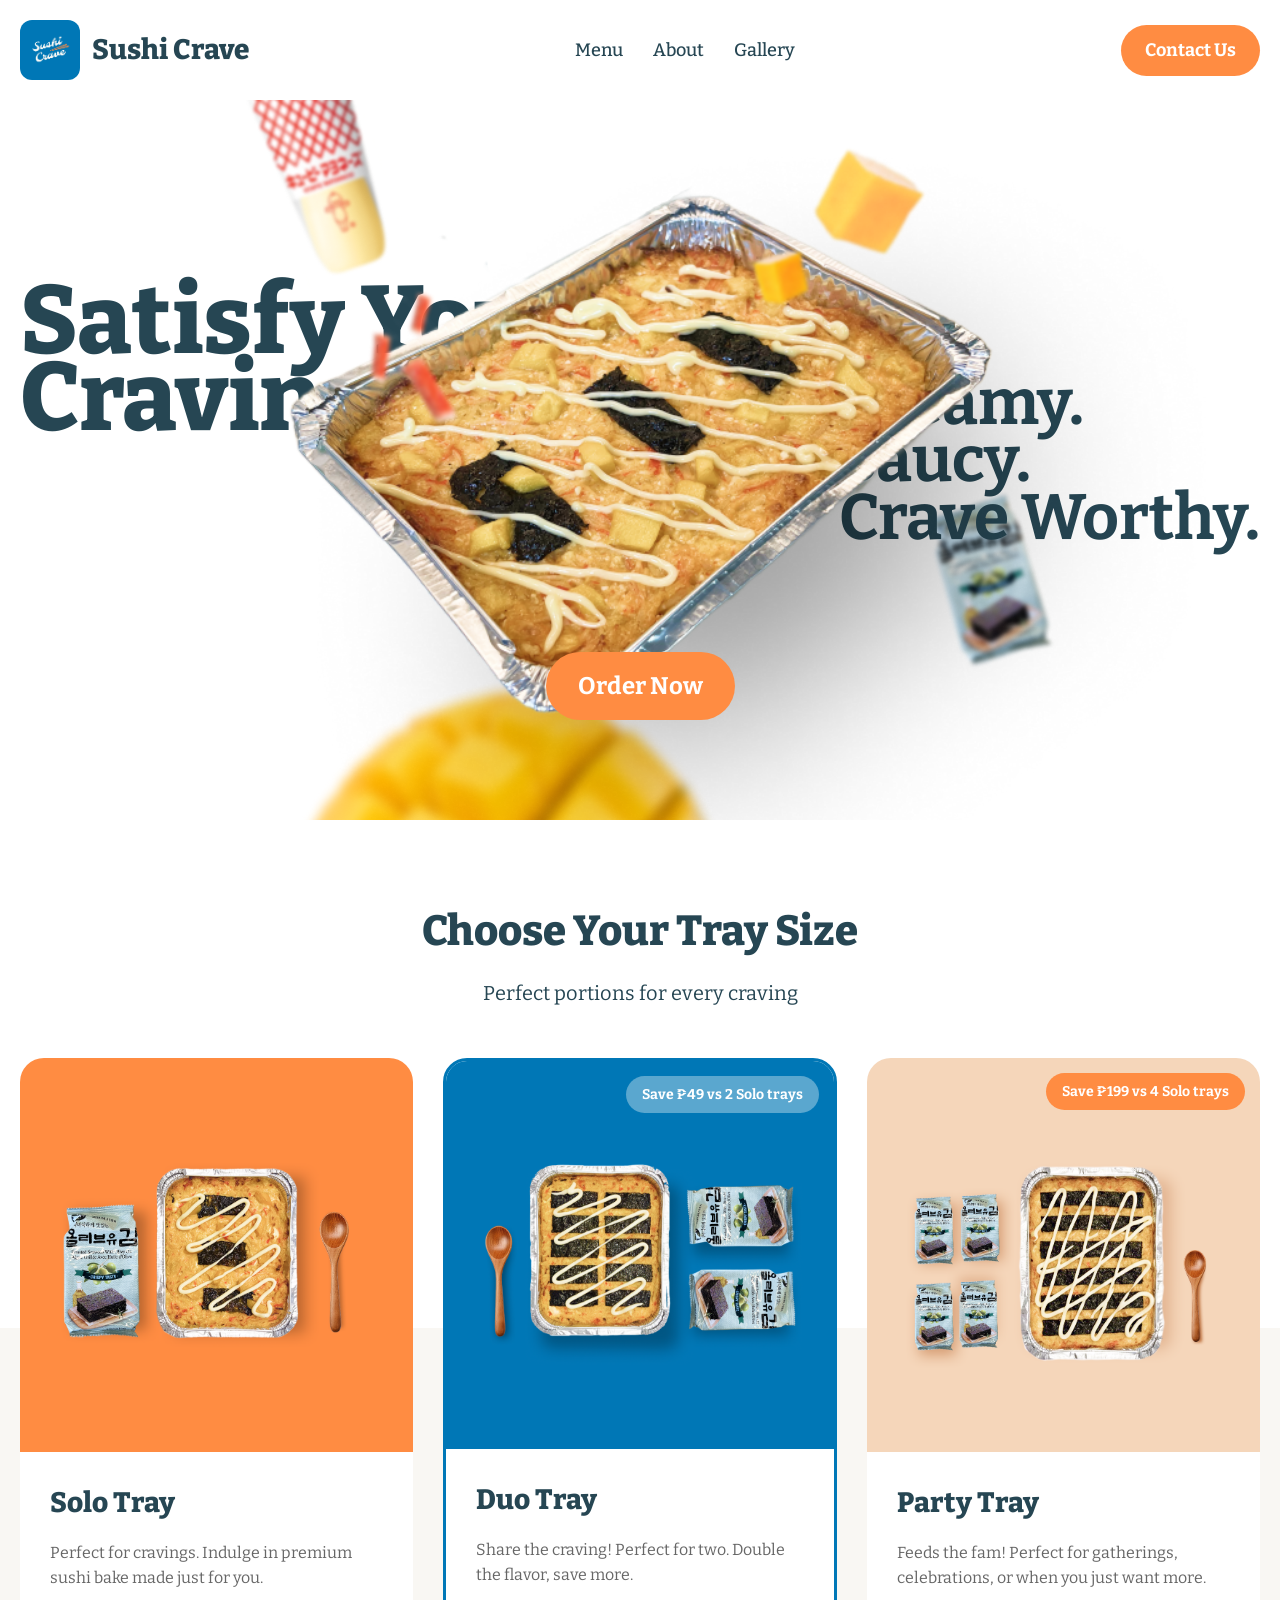
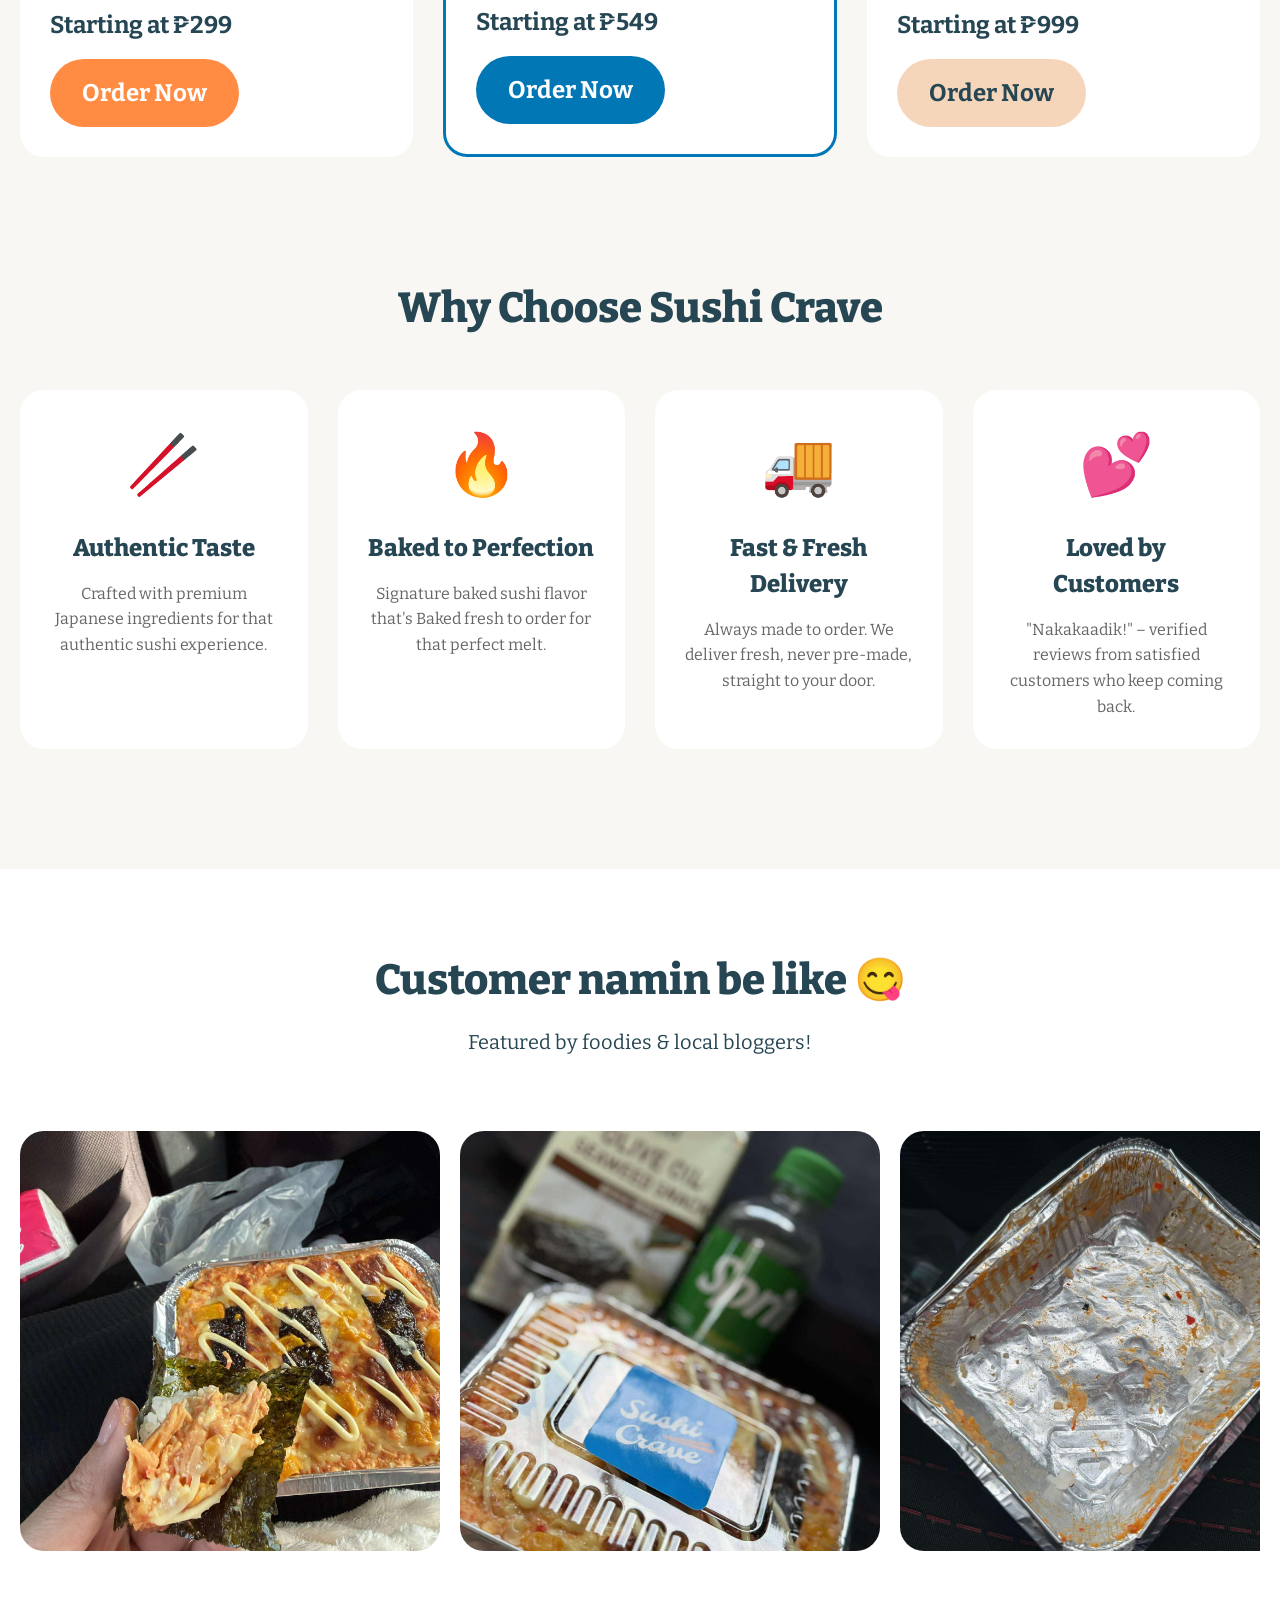
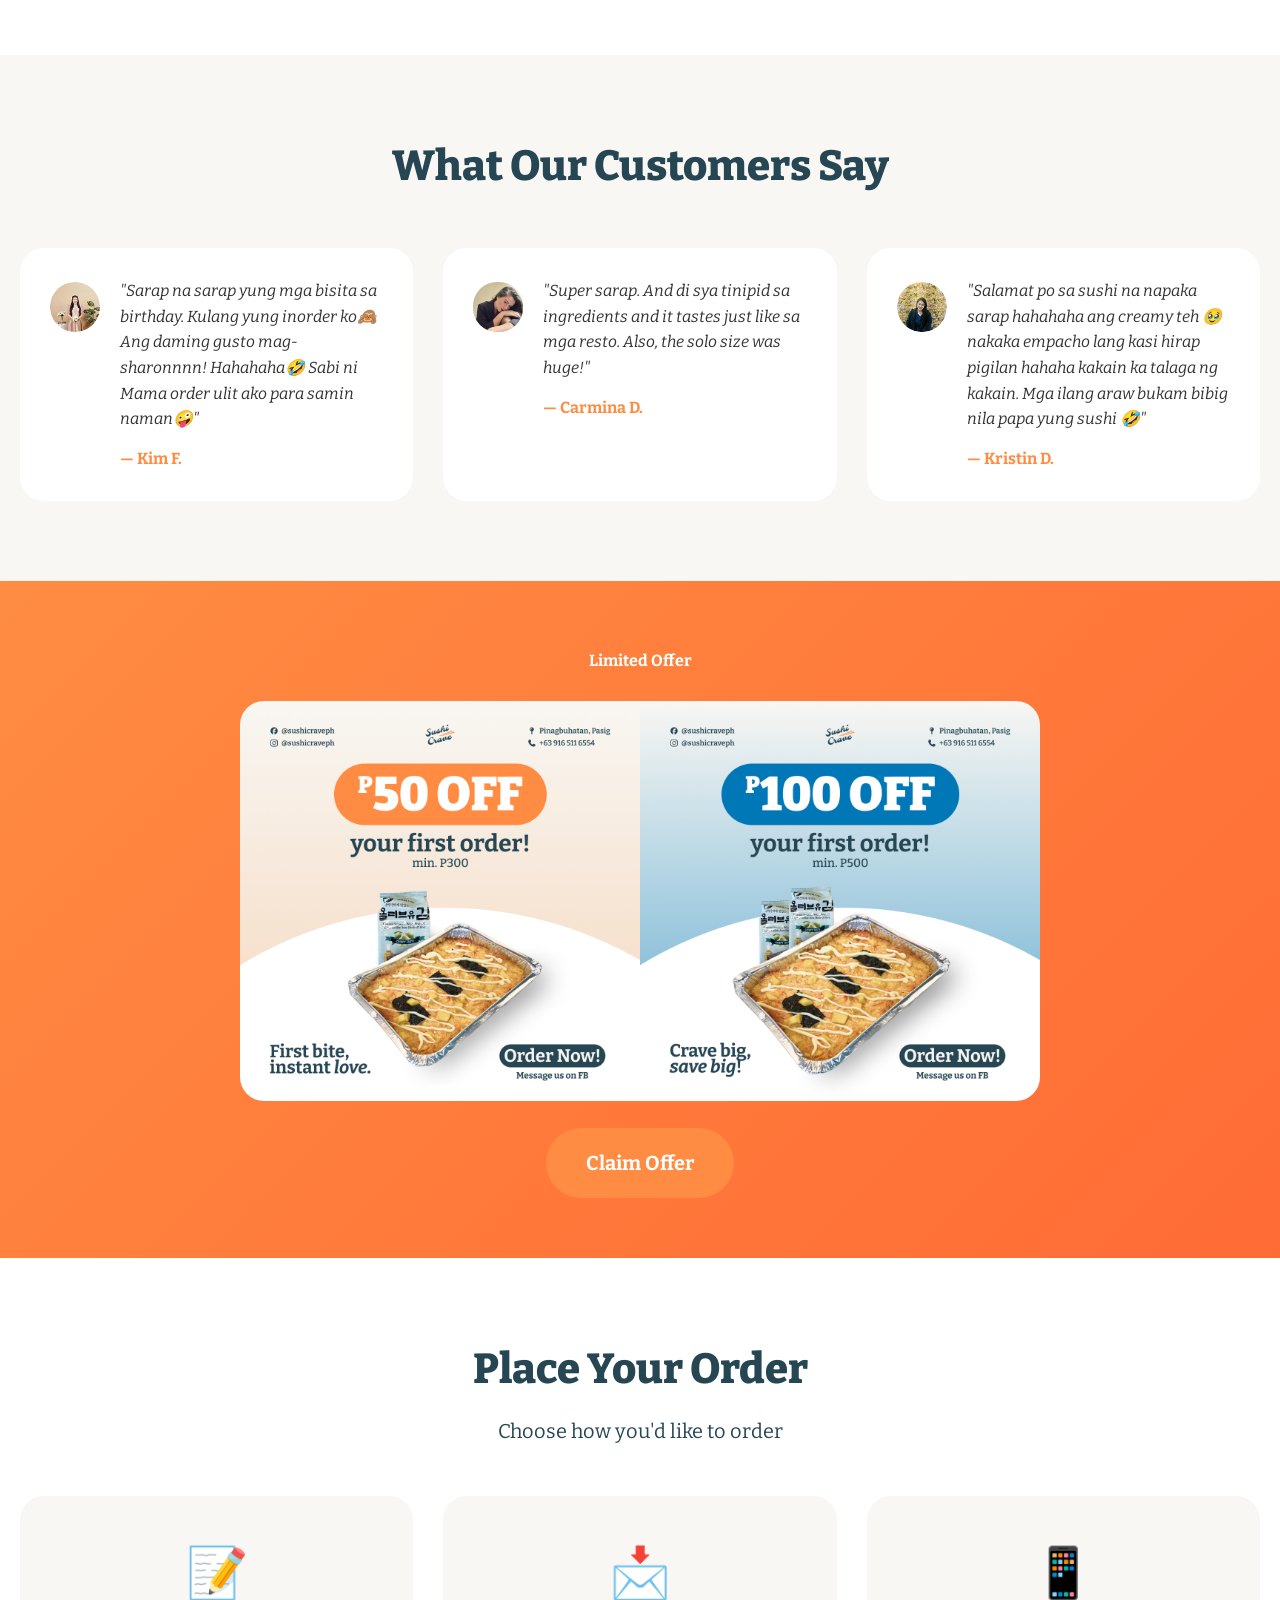
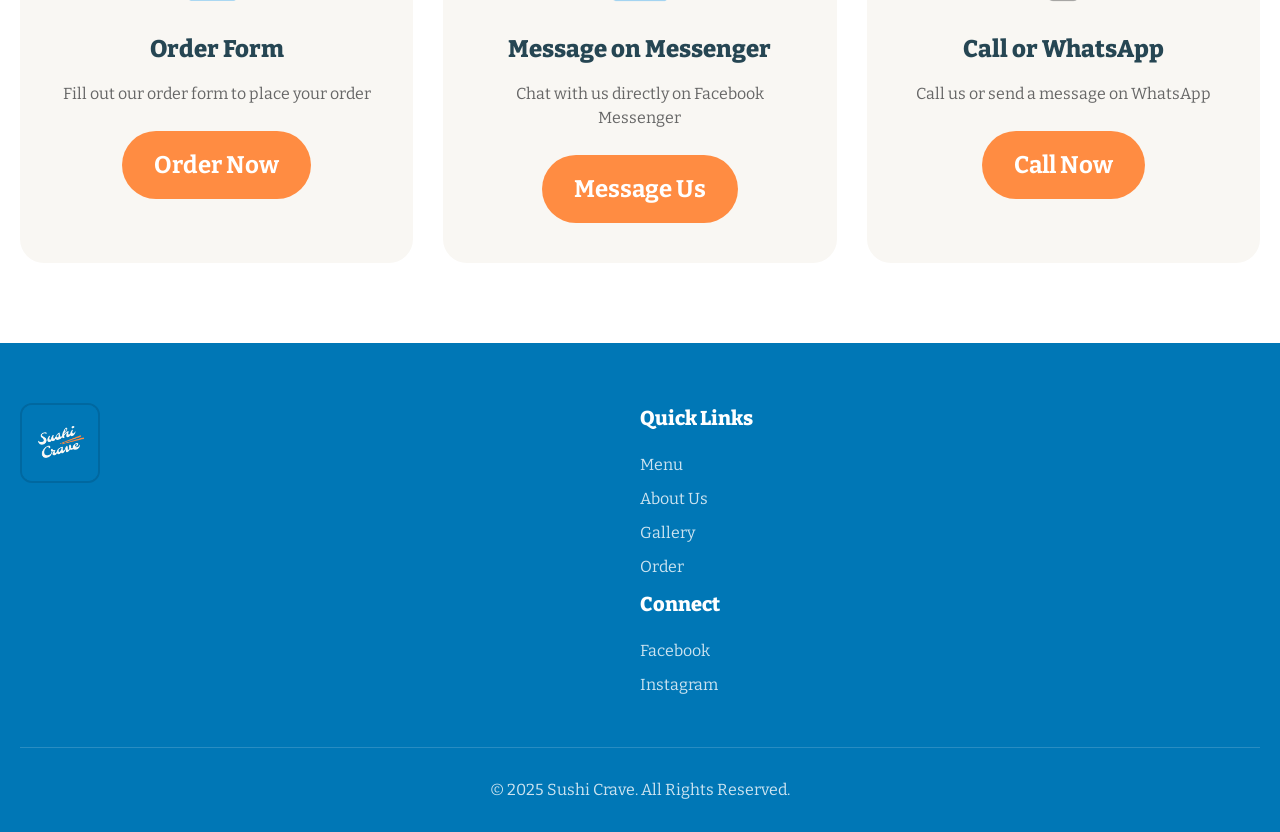
==== index.html @ 960be64f "Add admin dashboard and order page HTML files; update links in index.html" ====
<!DOCTYPE html>
<html lang="en">
    <head>
        <meta charset="UTF-8" />
        <meta name="viewport" content="width=device-width, initial-scale=1.0" />
        <title>Sushi Crave - Premium Sushi Bakes Freshly Made Daily</title>
        <meta
            name="description"
            content="Satisfy your cravings with premium sushi bakes. From solo bites to party trays — made with love, baked to perfection."
        />

        <!-- Open Graph meta tags -->
        <meta
            property="og:title"
            content="Sushi Crave - Premium Sushi Bakes Freshly Made Daily"
        />
        <meta
            property="og:description"
            content="Satisfy your cravings with premium sushi bakes. From solo bites to party trays — made with love, torched to perfection."
        />
        <meta property="og:type" content="website" />
        <meta property="og:url" content="https://sushicraveph.vercel.app/" />
        <meta
            property="og:image"
            content="https://sushicraveph.vercel.app/images/og.png"
        />
        <!-- You may need to adjust og:url and og:image to your actual domain and image path -->

        <link rel="stylesheet" href="style.css" />
        <link rel="preconnect" href="https://fonts.googleapis.com" />
        <link rel="preconnect" href="https://fonts.gstatic.com" crossorigin />
        <link
            href="https://fonts.googleapis.com/css2?family=Bitter:ital,wght@0,100..900;1,100..900&display=swap"
            rel="stylesheet"
        />
    </head>
    <body>
        <!-- Header/Navigation -->
        <header class="site-header">
            <nav class="main-nav">
                <div class="nav-container">
                    <div class="logo">
                        <h1>
                            <img
                                src="images/sushicrave-logo.png"
                                alt="Sushi Crave Logo"
                                height="60"
                            />
                            <span class="site-title">Sushi Crave</span>
                        </h1>
                    </div>
                    <ul class="nav-menu">
                        <li><a href="#menu">Menu</a></li>
                        <li><a href="#why-choose">About</a></li>
                        <li><a href="#gallery">Gallery</a></li>
                    </ul>
                    <a href="#order" class="button primary nav-cta"
                        >Contact Us</a
                    >
                </div>
            </nav>
        </header>

        <main>
            <!-- 1. Hero Section -->
            <section class="hero">
                <div class="tray"></div>
                <div class="hero-content">
                    <h1>
                        Satisfy Your<br />
                        Cravings
                    </h1>
                    <p>
                        Creamy. <br />Saucy. <br />
                        Crave Worthy.
                    </p>
                </div>
                <a
                    href="order.html"
                    class="button primary"
                    >Order Now</a
                >
            </section>

            <!-- 2. Menu Highlights / Tray Sizes -->
            <section id="menu" class="menu-section">
                <div class="section-container">
                    <h2 class="section-title">Choose Your Tray Size</h2>
                    <p class="section-subtitle">
                        Perfect portions for every craving
                    </p>
                    <div class="tray-cards">
                        <div class="tray-card">
                            <div class="tray-image solo-tray">
                                <img
                                    src="images/solo-tray.png"
                                    alt="Solo Tray"
                                />
                            </div>
                            <div class="tray-content">
                                <h3>Solo Tray</h3>
                                <p class="tray-description">
                                    Perfect for cravings. Indulge in premium
                                    sushi bake made just for you.
                                </p>
                                <div class="tray-price">Starting at ₱299</div>
                                <a
                                    href="order.html"
                                    class="button primary"
                                    >Order Now</a
                                >
                            </div>
                        </div>
                        <div class="tray-card featured">
                            <div class="savings-badge">
                                Save ₱49 vs 2 Solo trays
                            </div>
                            <div class="tray-image duo-tray">
                                <img src="images/duo-tray.png" alt="Duo Tray" />
                            </div>
                            <div class="tray-content">
                                <h3>Duo Tray</h3>
                                <p class="tray-description">
                                    Share the craving! Perfect for two. Double
                                    the flavor, save more.
                                </p>
                                <div class="tray-price">Starting at ₱549</div>
                                <a
                                    href="order.html"
                                    class="button blue"
                                    >Order Now</a
                                >
                            </div>
                        </div>
                        <div class="tray-card">
                            <div class="savings-badge">
                                Save ₱199 vs 4 Solo trays
                            </div>
                            <div class="tray-image party-tray">
                                <img
                                    src="images/party-tray.png"
                                    alt="Party Tray"
                                />
                            </div>
                            <div class="tray-content">
                                <h3>Party Tray</h3>
                                <p class="tray-description">
                                    Feeds the fam! Perfect for gatherings,
                                    celebrations, or when you just want more.
                                </p>
                                <div class="tray-price">Starting at ₱999</div>
                                <a
                                    href="order.html"
                                    class="button peach"
                                    >Order Now</a
                                >
                            </div>
                        </div>
                    </div>
                </div>
            </section>

            <!-- 3. Why Choose Sushi Crave -->
            <section id="why-choose" class="why-choose-section">
                <div class="section-container">
                    <h2 class="section-title">Why Choose Sushi Crave</h2>
                    <div class="features-grid">
                        <div class="feature-card">
                            <div class="feature-icon">🥢</div>
                            <h3>Authentic Taste</h3>
                            <p>
                                Crafted with premium Japanese ingredients for
                                that authentic sushi experience.
                            </p>
                        </div>
                        <div class="feature-card">
                            <div class="feature-icon">🔥</div>
                            <h3>Baked to Perfection</h3>
                            <p>
                                Signature baked sushi flavor that's Baked fresh
                                to order for that perfect melt.
                            </p>
                        </div>
                        <div class="feature-card">
                            <div class="feature-icon">🚚</div>
                            <h3>Fast & Fresh Delivery</h3>
                            <p>
                                Always made to order. We deliver fresh, never
                                pre-made, straight to your door.
                            </p>
                        </div>
                        <div class="feature-card">
                            <div class="feature-icon">💕</div>
                            <h3>Loved by Customers</h3>
                            <p>
                                "Nakakaadik!" – verified reviews from satisfied
                                customers who keep coming back.
                            </p>
                        </div>
                    </div>
                </div>
            </section>

            <!-- 4. Gallery Section -->
            <section id="gallery" class="gallery-section">
                <div class="section-container">
                    <h2 class="section-title">Customer namin be like 😋</h2>
                    <p class="section-subtitle">
                        Featured by foodies & local bloggers!
                    </p>
                    <div class="gallery-carousel-wrapper">
                        <div class="gallery-carousel" id="gallery-carousel">
                            <!-- Gallery items will be generated dynamically by JavaScript -->
                        </div>
                    </div>
                </div>
            </section>

            <!-- 5. Testimonials / Reviews -->
            <section class="testimonials-section">
                <div class="section-container">
                    <h2 class="section-title">What Our Customers Say</h2>
                    <div class="testimonials-slider">
                        <div class="testimonial-card">
                            <div class="testimonial-avatar">
                                <img
                                    src="images/testimonials/kim.png"
                                    alt="Kim F."
                                />
                            </div>
                            <div class="testimonial-content">
                                <p class="testimonial-text">
                                    "Sarap na sarap yung mga bisita sa birthday.
                                    Kulang yung inorder ko🙈 Ang daming gusto
                                    mag-sharonnnn! Hahahaha🤣 Sabi ni Mama order
                                    ulit ako para samin naman🤪"
                                </p>
                                <p class="testimonial-author">— Kim F.</p>
                            </div>
                        </div>
                        <div class="testimonial-card">
                            <div class="testimonial-avatar">
                                <img
                                    src="images/testimonials/carmina.jpg"
                                    alt="Carmina D."
                                />
                            </div>
                            <div class="testimonial-content">
                                <p class="testimonial-text">
                                    "Super sarap. And di sya tinipid sa
                                    ingredients and it tastes just like sa mga
                                    resto. Also, the solo size was huge!"
                                </p>
                                <p class="testimonial-author">— Carmina D.</p>
                            </div>
                        </div>
                        <div class="testimonial-card">
                            <div class="testimonial-avatar">
                                <img
                                    src="images/testimonials/kristin.png"
                                    alt="Kristin D."
                                />
                            </div>
                            <div class="testimonial-content">
                                <p class="testimonial-text">
                                    "Salamat po sa sushi na napaka sarap
                                    hahahaha ang creamy teh 🥹 nakaka empacho
                                    lang kasi hirap pigilan hahaha kakain ka
                                    talaga ng kakain. Mga ilang araw bukam bibig
                                    nila papa yung sushi 🤣"
                                </p>
                                <p class="testimonial-author">— Kristin D.</p>
                            </div>
                        </div>
                    </div>
                </div>
            </section>

            <!-- 6. Promo / Collaboration Banner -->
            <section class="promo-section">
                <div class="promo-banner">
                    <div class="promo-badge">Limited Offer</div>
                    <img src="images/promos/1.png" alt="Cheesecake" />
                    <a
                        href="https://docs.google.com/forms/d/e/1FAIpQLSez3HTp-FKJ5In-h87DllrPzI_GjIwTkzFEs4IrFqM2MFZn6g/viewform"
                        class="button primary large"
                        target="_blank"
                        >Claim Offer</a
                    >
                </div>
            </section>

            <!-- 7. Order / Contact Section -->
            <section id="order" class="order-section">
                <div class="section-container">
                    <h2 class="section-title">Place Your Order</h2>
                    <p class="section-subtitle">
                        Choose how you'd like to order
                    </p>
                    <div class="order-options">
                        <div class="order-card">
                            <div class="order-icon">📝</div>
                            <h3>Order Form</h3>
                            <p>Fill out our order form to place your order</p>
                            <a
                                href="order.html"
                                class="button primary"
                                >Order Now</a
                            >
                        </div>
                        <div class="order-card">
                            <div class="order-icon">📩</div>
                            <h3>Message on Messenger</h3>
                            <p>Chat with us directly on Facebook Messenger</p>
                            <a
                                href="https://m.me/61580680357358"
                                class="button primary"
                                target="_blank"
                                >Message Us</a
                            >
                        </div>
                        <div class="order-card">
                            <div class="order-icon">📱</div>
                            <h3>Call or WhatsApp</h3>
                            <p>Call us or send a message on WhatsApp</p>
                            <a href="tel:+639165116554" class="button primary"
                                >Call Now</a
                            >
                        </div>
                    </div>
                </div>
            </section>
        </main>

        <!-- 8. Footer -->
        <footer class="site-footer">
            <div class="footer-container">
                <div class="footer-content">
                    <div class="footer-brand">
                        <img
                            src="images/sushicrave-logo.png"
                            alt="Sushi Crave Logo"
                            height="120"
                        />
                    </div>
                    <div class="footer-links">
                        <div class="footer-column">
                            <h4>Quick Links</h4>
                            <ul>
                                <li><a href="#menu">Menu</a></li>
                                <li><a href="#why-choose">About Us</a></li>
                                <li><a href="#gallery">Gallery</a></li>
                                <li><a href="#order">Order</a></li>
                            </ul>
                        </div>
                        <div class="footer-column">
                            <h4>Connect</h4>
                            <ul>
                                <li>
                                    <a
                                        href="https://www.facebook.com/sushicraveph"
                                        target="_blank"
                                        >Facebook</a
                                    >
                                </li>
                                <li>
                                    <a
                                        href="https://www.instagram.com/sushicraveph"
                                        target="_blank"
                                        >Instagram</a
                                    >
                                </li>
                            </ul>
                        </div>
                    </div>
                </div>
                <div class="footer-bottom">
                    <p>&copy; 2025 Sushi Crave. All Rights Reserved.</p>
                </div>
            </div>
        </footer>

        <script>
            // Gallery images array - automatically includes all images from images/gallery folder
            const galleryImages = [
                "images/gallery/1.jpg",
                "images/gallery/2.jpg",
                "images/gallery/3.jpg",
                "images/gallery/4.jpg",
                "images/gallery/5.jpg",
                "images/gallery/6.jpeg",
                "images/gallery/7.jpg",
                "images/gallery/8.jpg",
            ];

            // Function to generate gallery items
            function generateGallery() {
                const carousel = document.getElementById("gallery-carousel");

                if (!carousel) return;

                // Clear existing content
                carousel.innerHTML = "";

                // Generate gallery items (original set)
                galleryImages.forEach((imagePath, index) => {
                    const galleryItem = document.createElement("div");
                    galleryItem.className = "gallery-item";

                    const placeholder = document.createElement("div");
                    placeholder.className = "gallery-placeholder";

                    const img = document.createElement("img");
                    img.src = imagePath;
                    img.alt = `Gallery ${index + 1}`;
                    img.style.objectFit = "cover";
                    img.style.width = "100%";
                    img.style.height = "100%";

                    placeholder.appendChild(img);
                    galleryItem.appendChild(placeholder);
                    carousel.appendChild(galleryItem);
                });

                // Generate duplicate items for seamless loop
                galleryImages.forEach((imagePath, index) => {
                    const galleryItem = document.createElement("div");
                    galleryItem.className = "gallery-item";

                    const placeholder = document.createElement("div");
                    placeholder.className = "gallery-placeholder";

                    const img = document.createElement("img");
                    img.src = imagePath;
                    img.alt = `Gallery ${index + 1}`;
                    img.style.objectFit = "cover";
                    img.style.width = "100%";
                    img.style.height = "100%";

                    placeholder.appendChild(img);
                    galleryItem.appendChild(placeholder);
                    carousel.appendChild(galleryItem);
                });
            }

            // Generate gallery when DOM is loaded
            if (document.readyState === "loading") {
                document.addEventListener("DOMContentLoaded", generateGallery);
            } else {
                generateGallery();
            }

            // Parallax effect for mobile devices
            function initParallax() {
                const tray = document.querySelector(".hero .tray");
                const hero = document.querySelector(".hero");
                if (!tray || !hero) return;

                // Check if we're on mobile phone only (not tablet or desktop)
                // Using 640px breakpoint to exclude tablets (typically 768px+)
                const isMobile = window.innerWidth <= 640;

                if (isMobile) {
                    let ticking = false;
                    let lastScrollY = window.scrollY;

                    function updateParallax() {
                        const scrollY = window.scrollY;
                        const heroRect = hero.getBoundingClientRect();
                        const heroHeight = hero.offsetHeight;

                        // Calculate how much of the hero section is visible
                        // When hero is at top of viewport, scrollProgress = 0
                        // When hero is scrolled past, scrollProgress = 1
                        const heroTop = heroRect.top;
                        const scrollProgress = Math.max(
                            -100,
                            Math.min(1, -heroTop / heroHeight)
                        );

                        // Parallax effect: background moves slower than scroll
                        // Multiplier of 0.5 means background moves at half the scroll speed
                        // Negative because we want it to move opposite to scroll direction
                        const parallaxSpeed = 0.6; // Adjust this for more/less movement (0.3-0.8 range)
                        const initialOffset = -100; // Initial position offset
                        const parallaxOffset =
                            initialOffset + scrollY * parallaxSpeed;

                        // Apply parallax - background moves down as user scrolls down
                        tray.style.backgroundPosition = `center ${parallaxOffset}px`;

                        lastScrollY = scrollY;
                        ticking = false;
                    }

                    function requestTick() {
                        if (!ticking) {
                            requestAnimationFrame(updateParallax);
                            ticking = true;
                        }
                    }

                    // Listen to scroll events
                    window.addEventListener("scroll", requestTick, {
                        passive: true,
                    });

                    // Initial call
                    updateParallax();
                }
            }

            // Initialize parallax
            if (document.readyState === "loading") {
                document.addEventListener("DOMContentLoaded", initParallax);
            } else {
                initParallax();
            }

            // Re-initialize on resize to handle orientation changes
            let resizeTimer;
            window.addEventListener("resize", function () {
                clearTimeout(resizeTimer);
                resizeTimer = setTimeout(function () {
                    const tray = document.querySelector(".hero .tray");
                    if (tray && window.innerWidth > 640) {
                        // Reset styles for tablet/desktop
                        tray.style.backgroundPosition = "";
                        tray.style.transform = "";
                    } else {
                        // Re-initialize for mobile
                        initParallax();
                    }
                }, 250);
            });
        </script>
    </body>
</html>
---- style.css ----
* {
    margin: 0;
    padding: 0;
    box-sizing: border-box;
}

body {
    font-family: "Bitter", sans-serif;
    font-size: 16px;
    line-height: 1.5;
    color: #264653;
    background: #ffffff;
}

article:first-child {
    background: radial-gradient(
        circle,
        rgba(255, 255, 255, 1) 0%,
        rgba(252, 243, 235, 1) 36%,
        rgba(250, 233, 218, 1) 88%,
        rgba(245, 214, 186, 1) 100%
    );
}

#why-choose .section-container {
    padding-top: 40px;
    padding-bottom: 120px;
}

.section-container,
.hero {
    max-width: 1440px;
    margin: 0 auto;
    padding: 0 20px;
}

.hero {
    height: 720px;
    background: url("images/blurred-ingredients.png") no-repeat center center;
    background-size: cover;
    position: relative;

    display: flex;
    align-items: center;
    justify-content: center;
}

.hero-content {
    display: flex;
    align-items: center;
    justify-content: space-between;
    height: 100%;
    width: 100%;
}

.hero h1 {
    font-size: 96px;
    line-height: 80%;
    margin-top: -200px;
    font-weight: 800;
}

.hero p {
    font-size: 64px;
    line-height: 0.9;
    font-weight: 700;
}

.hero .tray {
    background: url("images/tray.png") no-repeat center top;
    position: absolute;
    top: 0;
    left: 0;
    width: 100%;
    height: 100%;
    background-size: cover;
    background-attachment: fixed;
}

/* Disable fixed attachment on mobile for better compatibility */
@media (max-width: 768px) {
    .hero .tray {
        background-attachment: scroll;
    }
}

.tray-sizes {
    height: 720px;
    background: white;
    padding-top: 100px;
    padding-bottom: 100px;
}

.tray-sizes h2 {
    font-size: 48px;
    font-weight: 800;
    text-align: center;
}

.hero .button {
    position: absolute;
    bottom: 100px;
}

.button {
    padding: 16px 32px;
    border-radius: 9999px;
    font-size: 24px;
    font-weight: 700;
    text-decoration: none;
    color: white;
    background: #264653;
    border: none;
    cursor: pointer;
    display: inline-block;
}

.button.blue {
    background: #0277b6;
}

.button.peach {
    background-color: #f5d6ba;
    color: #264653;
}

.button.primary {
    background: #ff8c42;
}

.button.secondary {
    background: transparent;
    border: 2px solid #ff8c42;
    color: #ff8c42;
}

.button.large {
    padding: 20px 40px;
    font-size: 20px;
}

/* Header Styles */
.site-header {
    background: #ffffff;
    position: sticky;
    top: 0;
    z-index: 1000;
}

.site-title {
    display: block;
}

.main-nav {
    max-width: 1440px;
    margin: 0 auto;
    padding: 0 20px;
}

.nav-container {
    display: flex;
    align-items: center;
    justify-content: space-between;
    padding: 20px 0;
}

.logo h1 {
    font-size: 28px;
    color: #264653;
    margin: 0;
    font-weight: 800;
    display: flex;
    align-items: center;
    gap: 12px;
}

.logo img {
    border-radius: 12px;
}

.nav-menu {
    display: flex;
    list-style: none;
    gap: 30px;
    align-items: center;
    font-size: 18px;
}

.nav-menu a {
    text-decoration: none;
    color: #264653;
    font-weight: 500;
    transition: color 0.3s;
}

.nav-menu a:hover {
    color: #ff8c42;
}

.nav-cta {
    padding: 12px 24px;
    font-size: 18px;
}

/* Hero Section */
.hero-section {
    position: relative;
    height: 600px;
    background: url("images/tray.png") no-repeat center center;
    background-size: cover;
    display: flex;
    align-items: center;
    justify-content: center;
    text-align: center;
    color: white;
}

.hero-overlay {
    position: absolute;
    top: 0;
    left: 0;
    right: 0;
    bottom: 0;
    background: linear-gradient(
        to bottom,
        rgba(0, 0, 0, 0.4),
        rgba(0, 0, 0, 0.6)
    );
}

.hero-section .hero-content {
    position: relative;
    z-index: 1;
    max-width: 800px;
    padding: 0 20px;
}

.hero-title {
    font-size: 48px;
    font-weight: 800;
    margin-bottom: 20px;
    line-height: 1.2;
}

.hero-subtitle {
    font-size: 24px;
    margin-bottom: 40px;
    font-weight: 400;
}

.hero-cta {
    display: flex;
    gap: 20px;
    justify-content: center;
    flex-wrap: wrap;
}

/* Section Container */
.section-container {
    max-width: 1440px;
    margin: 0 auto;
    padding: 80px 20px;
}

.section-title {
    font-size: 42px;
    font-weight: 800;
    text-align: center;
    margin-bottom: 15px;
    color: #264653;
}

.section-subtitle {
    font-size: 20px;
    text-align: center;
    color: #264653;
    margin-bottom: 50px;
}

/* Menu Section */
.menu-section {
    background: #ffffff;
    position: relative;
}

section#menu::after {
    content: "";
    height: 50%;
    position: absolute;
    bottom: 0;
    background-color: #f9f7f3;
    width: 100%;
    z-index: 0;
}

.tray-cards {
    display: grid;
    grid-template-columns: repeat(auto-fit, minmax(300px, 1fr));
    gap: 30px;
    margin-top: 50px;
}

.tray-card {
    background: #ffffff;
    border-radius: 24px;
    overflow: hidden;
    transition: transform 0.3s, box-shadow 0.3s;
    position: relative;
    z-index: 1;
}

.tray-image img {
    width: 100%;
    height: 100%;
    object-fit: cover;
}

.tray-card:hover {
    transform: translateY(-5px);
    box-shadow: 0 8px 30px rgba(0, 0, 0, 0.15);
}

.tray-card.featured {
    border: 3px solid #0077b6;
}

.tray-card:nth-child(2) .savings-badge {
    background: #5aa7cf;
}

.savings-badge {
    position: absolute;
    top: 15px;
    right: 15px;
    background: #ff8c42;
    color: white;
    padding: 8px 16px;
    border-radius: 24px;
    font-size: 14px;
    font-weight: 700;
    z-index: 1;
}

.tray-image {
    background: linear-gradient(135deg, #ff8c42 0%, #ff6b35 100%);
    display: flex;
    align-items: center;
    justify-content: center;
    font-size: 80px;
}

.tray-content {
    padding: 30px;
    display: flex;
    flex-direction: column;
    align-items: start;
    gap: 16px;
}

.tray-content h3 {
    font-size: 28px;
    color: #264653;
    font-weight: 800;
}

.tray-description {
    font-size: 16px;
    color: #666;
    line-height: 1.6;
}

.tray-price {
    font-size: 24px;
    font-weight: 700;
}

/* Why Choose Section */
.why-choose-section {
    background: #f9f7f3;
}

.features-grid {
    display: grid;
    grid-template-columns: repeat(auto-fit, minmax(250px, 1fr));
    gap: 30px;
    margin-top: 50px;
}

.feature-card {
    text-align: center;
    padding: 30px;
    background: white;
    border-radius: 24px;
}

.feature-icon {
    font-size: 60px;
    margin-bottom: 20px;
}

.feature-card h3 {
    font-size: 24px;
    margin-bottom: 15px;
    color: #264653;
    font-weight: 800;
}

.feature-card p {
    font-size: 16px;
    color: #666;
    line-height: 1.6;
}

/* Gallery Section */
.gallery-carousel-wrapper {
    overflow: hidden;
    width: 100%;
    margin-top: 50px;
    position: relative;

    padding: 24px 0;
}

.gallery-carousel {
    display: flex;
    gap: 20px;
    animation: scroll 30s linear infinite;
    width: fit-content;
}

@keyframes scroll {
    0% {
        transform: translateX(0);
    }
    100% {
        transform: translateX(-50%);
    }
}

.gallery-item {
    flex-shrink: 0;
    width: 420px;
    border-radius: 24px;
    overflow: hidden;
    background: white;
}

.gallery-placeholder {
    height: 420px;
    background: linear-gradient(135deg, #ff8c42 0%, #ff6b35 100%);
    display: flex;
    align-items: center;
    justify-content: center;
    font-size: 60px;
}

.gallery-caption {
    padding: 15px;
    text-align: center;
    background: white;
    font-weight: 500;
    color: #264653;
    font-size: 14px;
}

/* Pause animation on hover */
.gallery-carousel-wrapper:hover .gallery-carousel {
    animation-play-state: paused;
}

/* Testimonials Section */
.testimonials-section {
    background: #f9f7f3;
}

.testimonials-slider {
    display: grid;
    grid-template-columns: repeat(auto-fit, minmax(300px, 1fr));
    gap: 30px;
    margin-top: 50px;
}

.testimonial-card {
    background: white;
    padding: 30px;
    border-radius: 24px;
    display: flex;
    gap: 20px;
}

.testimonial-avatar {
    font-size: 50px;
    flex-shrink: 0;
}
.testimonial-avatar img {
    border-radius: 24px;
    object-fit: cover;
    width: 50px;
    height: auto;
}

.testimonial-content {
    flex: 1;
}

.testimonial-text {
    font-size: 16px;
    color: #333;
    margin-bottom: 15px;
    line-height: 1.6;
    font-style: italic;
}

.testimonial-author {
    font-weight: 700;
    color: #ff8c42;
}

/* Promo Section */
.promo-section {
    background: linear-gradient(135deg, #ff8c42 0%, #ff6b35 100%);
    padding: 60px 20px;
}

.promo-banner {
    max-width: 800px;
    margin: 0 auto;
    text-align: center;
    color: white;
    position: relative;
}

.promo-banner img {
    border-radius: 24px;
    margin-bottom: 20px;
    width: 100%;
    height: auto;
}

.promo-badge {
    display: inline-block;
    padding: 8px 20px;
    border-radius: 24px;
    font-size: 16px;
    font-weight: 700;
    margin-bottom: 20px;
}

.promo-title {
    font-size: 36px;
    font-weight: 800;
    margin-bottom: 15px;
}

.promo-description {
    font-size: 18px;
    margin-bottom: 30px;
    opacity: 0.95;
}

/* Order Section */
.order-section {
    background: #ffffff;
}

.order-options {
    display: grid;
    grid-template-columns: repeat(auto-fit, minmax(280px, 1fr));
    gap: 30px;
    margin-top: 50px;
}

.order-card {
    background: #f9f7f3;
    padding: 40px 30px;
    border-radius: 24px;
    text-align: center;
}

.order-icon {
    font-size: 50px;
    margin-bottom: 20px;
}

.order-card h3 {
    font-size: 24px;
    margin-bottom: 15px;
    color: #264653;
    font-weight: 800;
}

.order-card p {
    font-size: 16px;
    color: #666;
    margin-bottom: 25px;
}

.order-links {
    display: flex;
    gap: 10px;
    justify-content: center;
    flex-wrap: wrap;
}

.order-form-container {
    max-width: 600px;
    margin: 60px auto 0;
    background: #f8f9fa;
    padding: 40px;
    border-radius: 24px;
}

.order-form-container h3 {
    font-size: 28px;
    margin-bottom: 30px;
    text-align: center;
    color: #264653;
    font-weight: 800;
}

.form-group {
    margin-bottom: 25px;
}

.form-group label {
    display: block;
    margin-bottom: 8px;
    font-weight: 600;
    color: #264653;
}

.form-group input,
.form-group textarea {
    width: 100%;
    padding: 12px 16px;
    border: 2px solid #e0e0e0;
    border-radius: 24px;
    font-size: 16px;
    font-family: "Bitter", sans-serif;
    transition: border-color 0.3s;
}

.form-group input:focus,
.form-group textarea:focus {
    outline: none;
    border-color: #ff8c42;
}

.form-group textarea {
    resize: vertical;
}

.order-form .button {
    width: 100%;
    margin-top: 10px;
}

/* Footer */
.site-footer {
    background: #0077b6;
    color: white;
    padding: 60px 20px 30px;
}

.footer-container {
    max-width: 1440px;
    margin: 0 auto;
}

.footer-content {
    display: grid;
    grid-template-columns: 2fr 1fr 1fr;
    gap: 50px;
    margin-bottom: 40px;
}

.footer-brand img {
    height: 80px;
    border-radius: 12px;
    border: 2px solid #0068a0;
}

.footer-tagline {
    font-size: 18px;
    opacity: 0.9;
    font-style: italic;
}

.footer-column h4 {
    font-size: 20px;
    margin-bottom: 20px;
    font-weight: 800;
}

.footer-column ul {
    list-style: none;
}

.footer-column ul li {
    margin-bottom: 10px;
}

.footer-column a {
    color: white;
    text-decoration: none;
    opacity: 0.8;
    transition: opacity 0.3s;
}

.footer-column a:hover {
    opacity: 1;
}

.footer-bottom {
    text-align: center;
    padding-top: 30px;
    border-top: 1px solid rgba(255, 255, 255, 0.2);
    opacity: 0.8;
}

/* Responsive Design */
@media (max-width: 768px) {
    .hero p {
        font-size: 32px;
        margin-top: 150px;
    }
    .hero h1 {
        margin-top: -600px;
        font-size: 48px;
    }
    .site-title {
        display: none;
    }

    .nav-menu {
        display: none;
    }

    .hero-title {
        font-size: 32px;
    }

    .hero-subtitle {
        font-size: 18px;
    }

    .section-title {
        font-size: 32px;
    }

    .tray-cards {
        grid-template-columns: 1fr;
    }

    .features-grid {
        grid-template-columns: 1fr;
    }

    .gallery-item {
        width: 250px;
    }

    .gallery-placeholder {
        height: 250px;
    }

    .testimonials-slider {
        grid-template-columns: 1fr;
    }

    .order-options {
        grid-template-columns: 1fr;
    }

    .footer-content {
        grid-template-columns: 1fr;
        gap: 30px;
    }

    .hero-cta {
        flex-direction: column;
    }

    .hero-cta .button {
        width: 100%;
    }
}
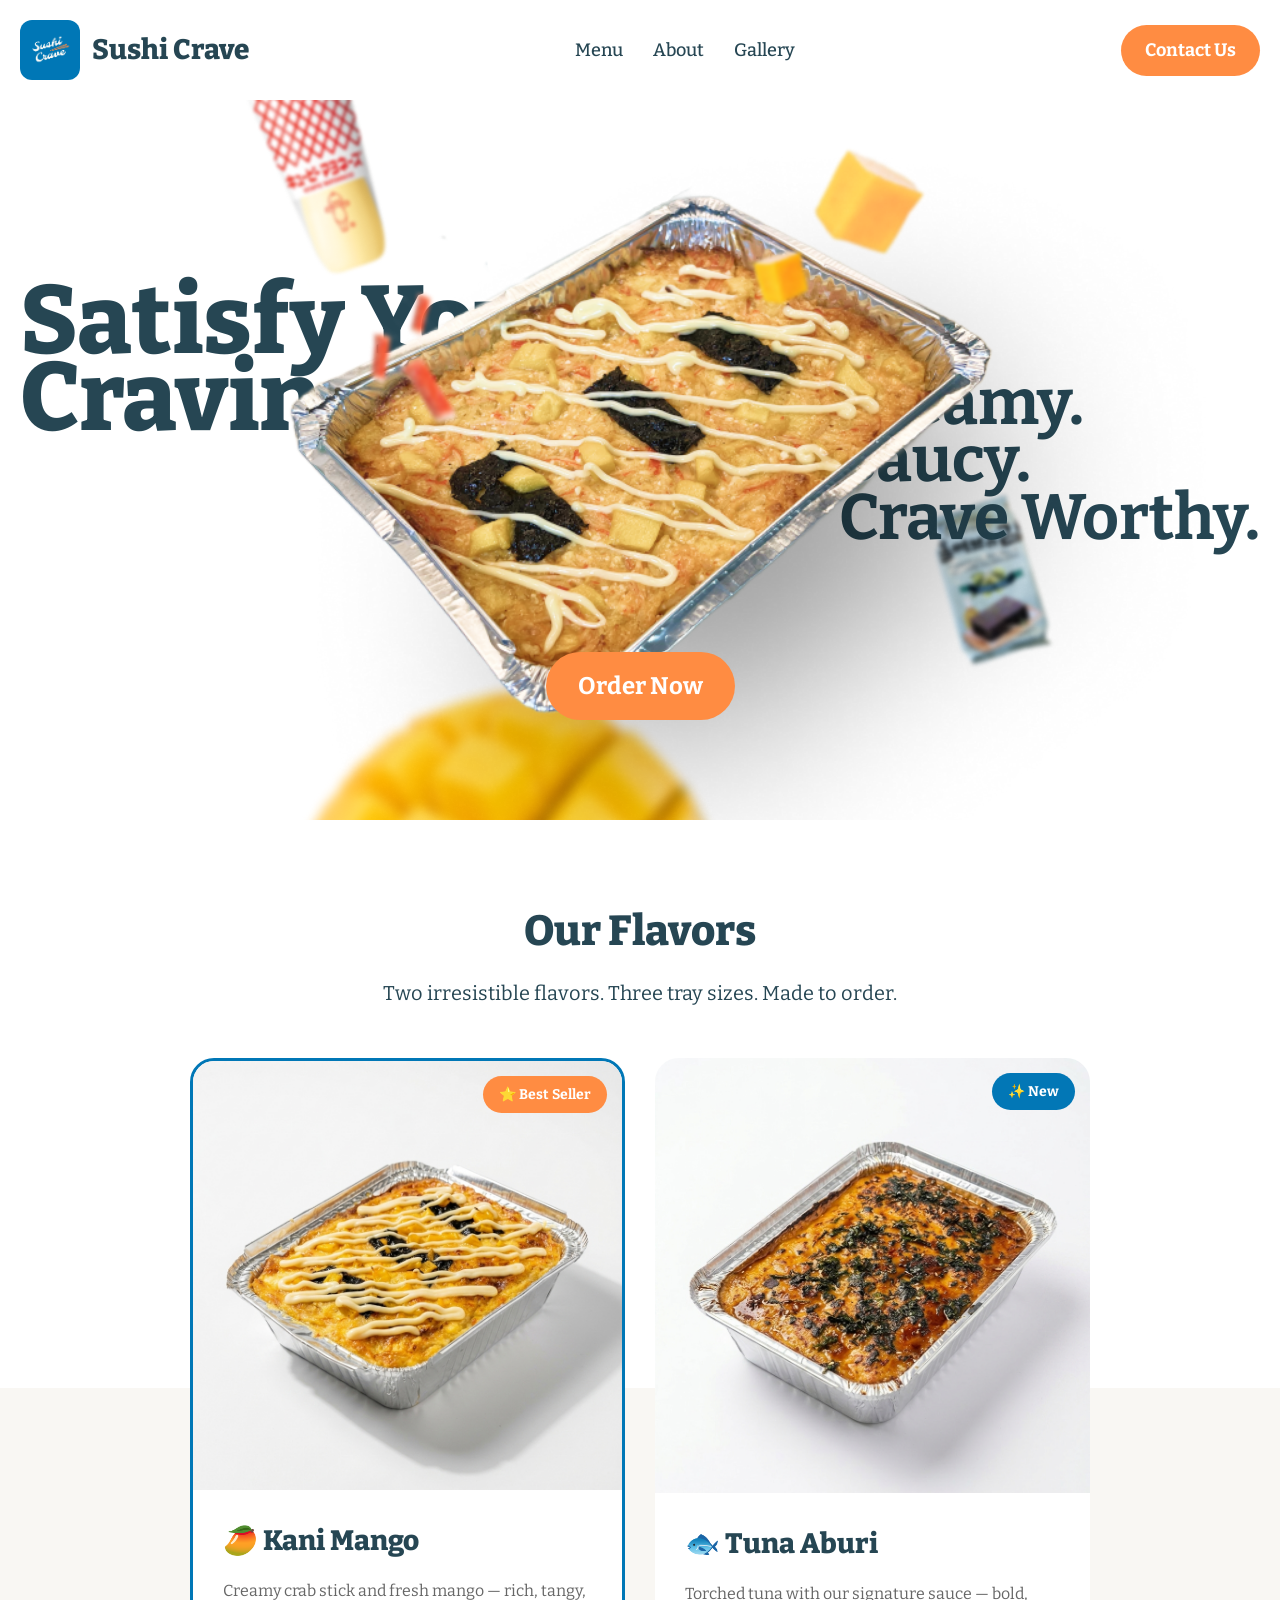
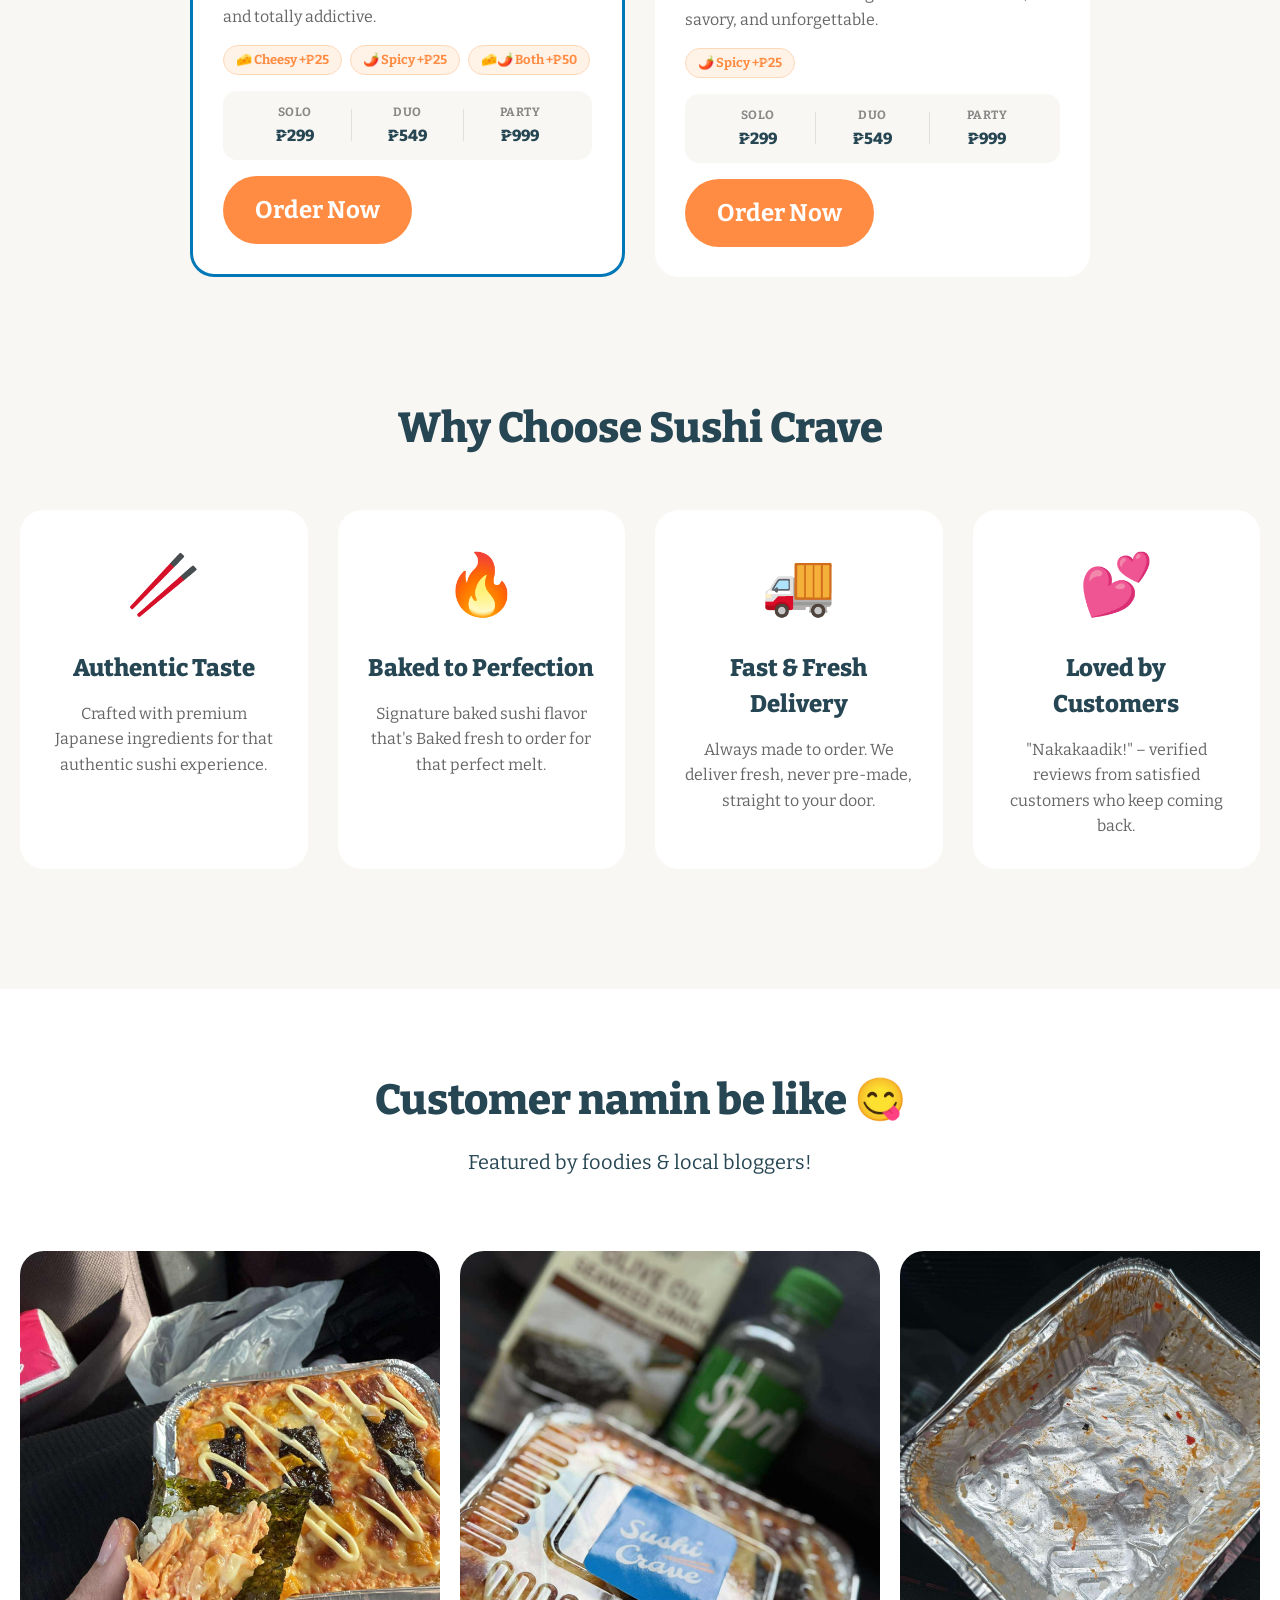
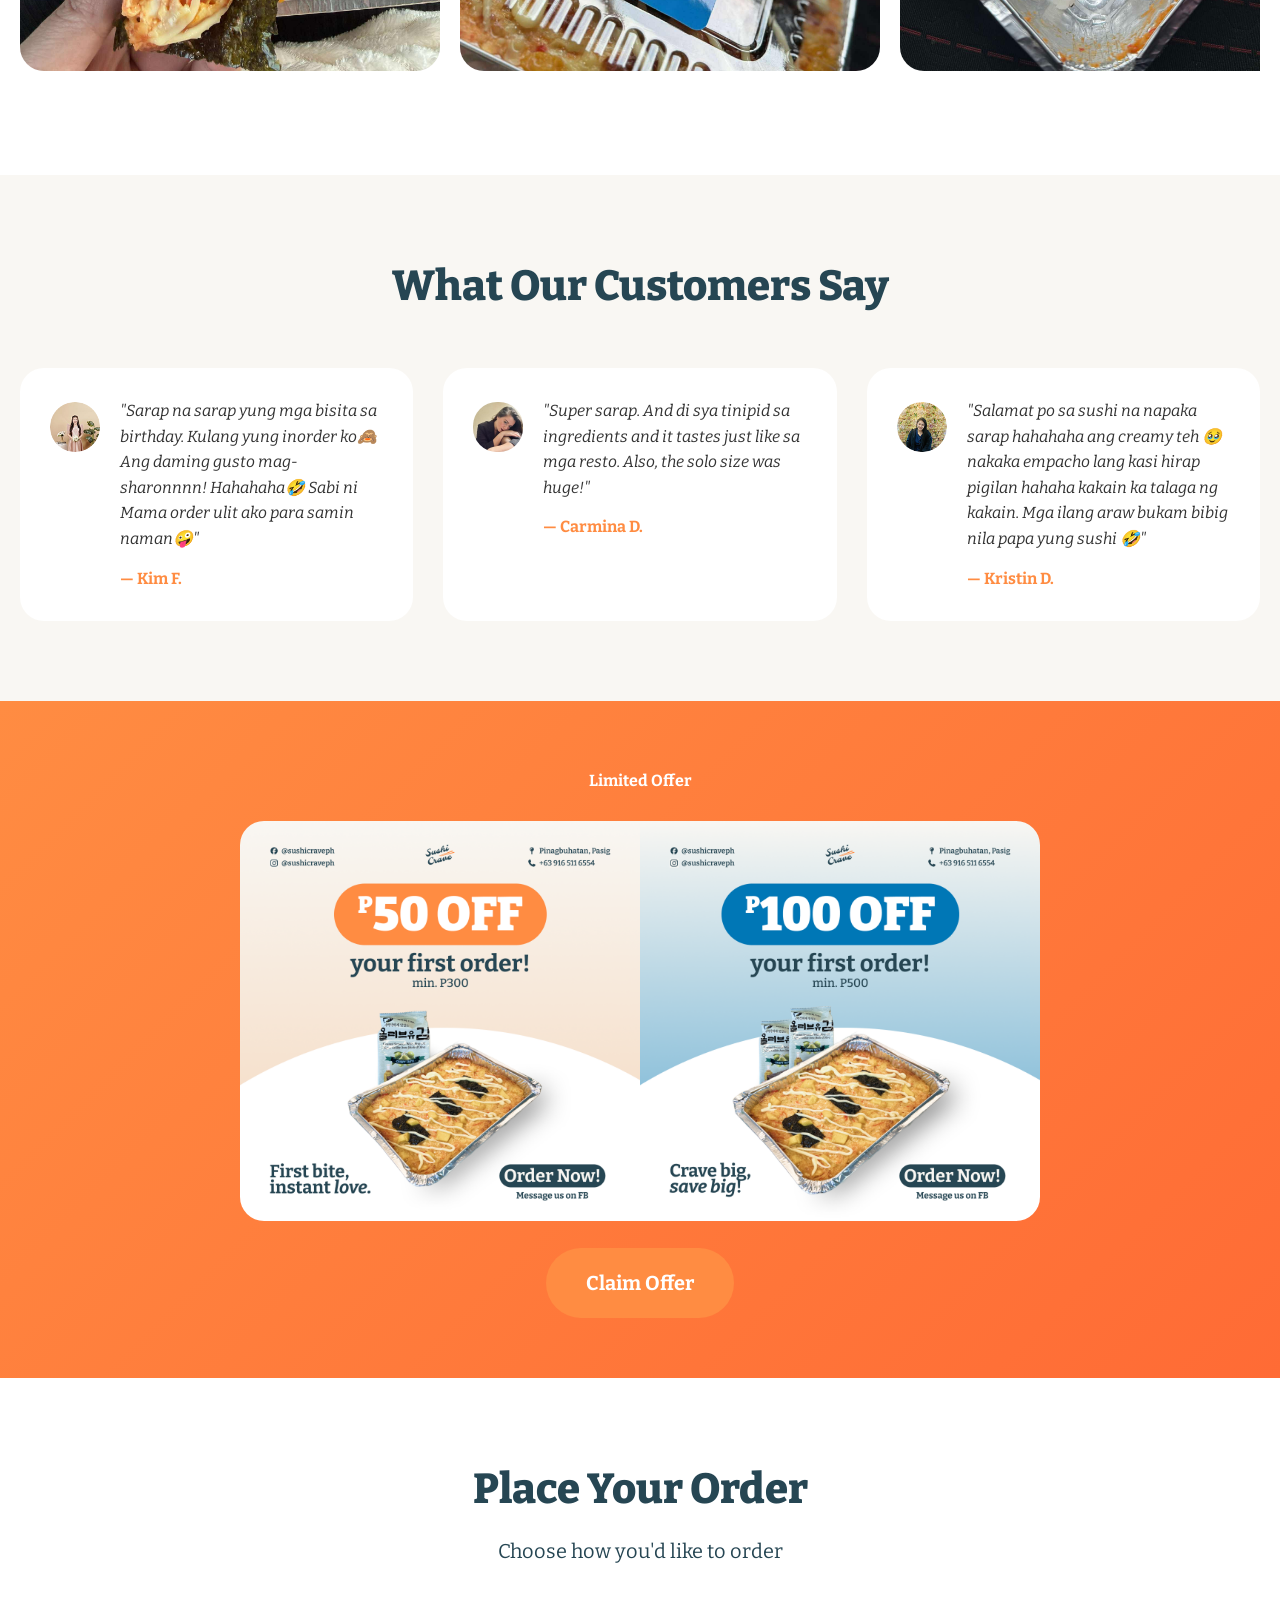
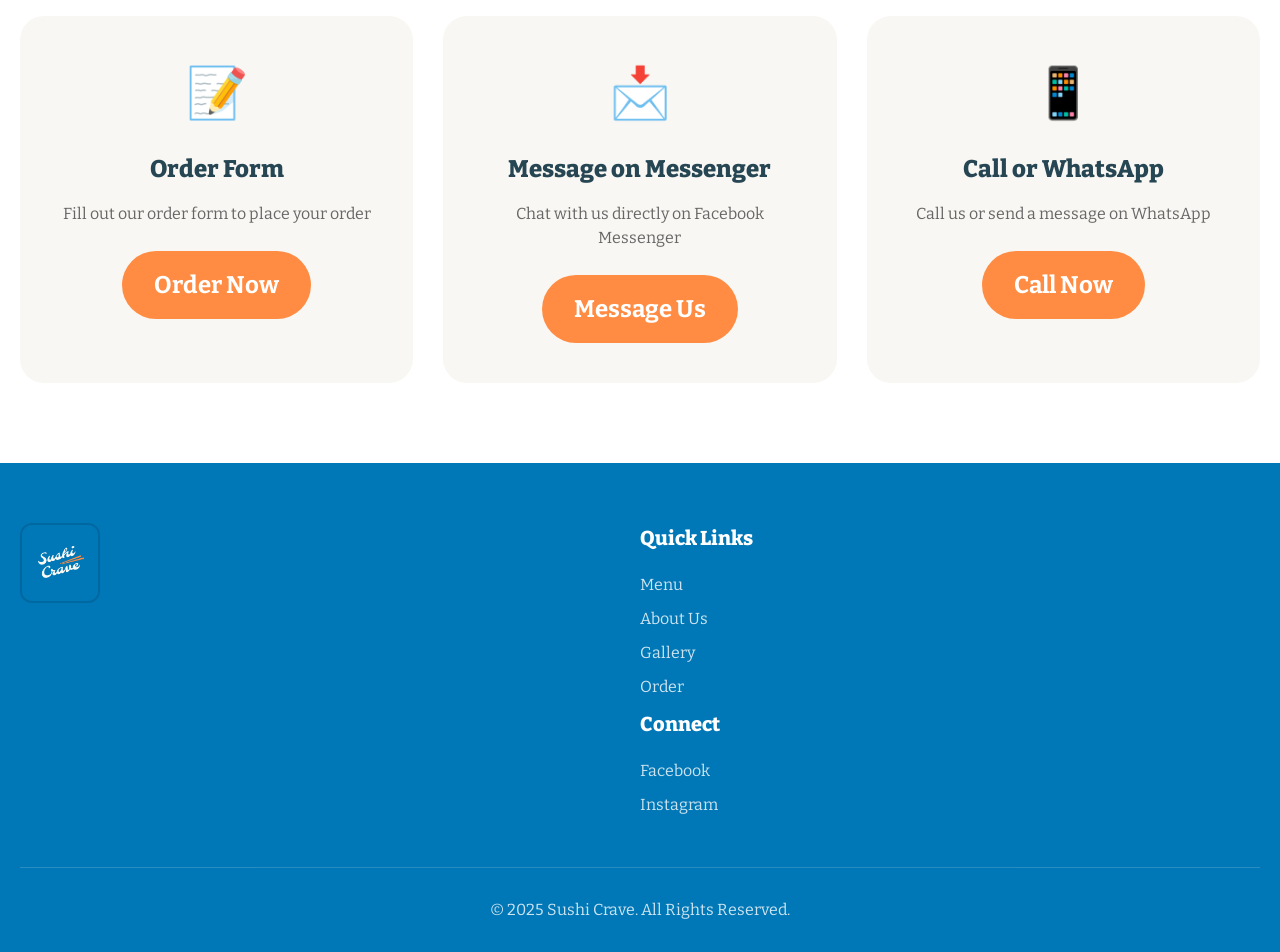
==== commit ea966b79: "Revamp menu section to highlight new flavors; update tray descriptions and pricing; enhance order pa" ====
--- a/index.html
+++ b/index.html
@@ -82,78 +82,78 @@
                 >
             </section>
 
-            <!-- 2. Menu Highlights / Tray Sizes -->
+            <!-- 2. Menu Highlights / Flavors -->
             <section id="menu" class="menu-section">
                 <div class="section-container">
-                    <h2 class="section-title">Choose Your Tray Size</h2>
+                    <h2 class="section-title">Our Flavors</h2>
                     <p class="section-subtitle">
-                        Perfect portions for every craving
+                        Two irresistible flavors. Three tray sizes. Made to order.
                     </p>
-                    <div class="tray-cards">
+                    <div class="tray-cards flavor-cards">
+                        <div class="tray-card featured">
+                            <div class="savings-badge">⭐ Best Seller</div>
+                            <div class="tray-image">
+                                <img src="images/Gemini_Generated_Image_wg4ui1wg4ui1wg4u.png" alt="Kani Mango Sushi Bake" />
+                            </div>
+                            <div class="tray-content">
+                                <h3>🥭 Kani Mango</h3>
+                                <p class="tray-description">
+                                    Creamy crab stick and fresh mango — rich, tangy, and totally addictive.
+                                </p>
+                                <div class="flavor-addons">
+                                    <span class="addon-tag">🧀 Cheesy +₱25</span>
+                                    <span class="addon-tag">🌶️ Spicy +₱25</span>
+                                    <span class="addon-tag">🧀🌶️ Both +₱50</span>
+                                </div>
+                                <div class="tray-sizes-mini">
+                                    <div class="size-item">
+                                        <span class="size-name">Solo</span>
+                                        <span class="size-price">₱299</span>
+                                    </div>
+                                    <div class="size-divider"></div>
+                                    <div class="size-item">
+                                        <span class="size-name">Duo</span>
+                                        <span class="size-price">₱549</span>
+                                    </div>
+                                    <div class="size-divider"></div>
+                                    <div class="size-item">
+                                        <span class="size-name">Party</span>
+                                        <span class="size-price">₱999</span>
+                                    </div>
+                                </div>
+                                <a href="order.html" class="button primary">Order Now</a>
+                            </div>
+                        </div>
                         <div class="tray-card">
-                            <div class="tray-image solo-tray">
-                                <img
-                                    src="images/solo-tray.png"
-                                    alt="Solo Tray"
-                                />
+                            <div class="savings-badge" style="background:#0277b6;">✨ New</div>
+                            <div class="tray-image">
+                                <img src="images/Gemini_Generated_Image_zfpv02zfpv02zfpv.png" alt="Tuna Aburi Sushi Bake" />
                             </div>
                             <div class="tray-content">
-                                <h3>Solo Tray</h3>
+                                <h3>🐟 Tuna Aburi</h3>
                                 <p class="tray-description">
-                                    Perfect for cravings. Indulge in premium
-                                    sushi bake made just for you.
+                                    Torched tuna with our signature sauce — bold, savory, and unforgettable.
                                 </p>
-                                <div class="tray-price">Starting at ₱299</div>
-                                <a
-                                    href="order.html"
-                                    class="button primary"
-                                    >Order Now</a
-                                >
-                            </div>
-                        </div>
-                        <div class="tray-card featured">
-                            <div class="savings-badge">
-                                Save ₱49 vs 2 Solo trays
-                            </div>
-                            <div class="tray-image duo-tray">
-                                <img src="images/duo-tray.png" alt="Duo Tray" />
-                            </div>
-                            <div class="tray-content">
-                                <h3>Duo Tray</h3>
-                                <p class="tray-description">
-                                    Share the craving! Perfect for two. Double
-                                    the flavor, save more.
-                                </p>
-                                <div class="tray-price">Starting at ₱549</div>
-                                <a
-                                    href="order.html"
-                                    class="button blue"
-                                    >Order Now</a
-                                >
-                            </div>
-                        </div>
-                        <div class="tray-card">
-                            <div class="savings-badge">
-                                Save ₱199 vs 4 Solo trays
-                            </div>
-                            <div class="tray-image party-tray">
-                                <img
-                                    src="images/party-tray.png"
-                                    alt="Party Tray"
-                                />
-                            </div>
-                            <div class="tray-content">
-                                <h3>Party Tray</h3>
-                                <p class="tray-description">
-                                    Feeds the fam! Perfect for gatherings,
-                                    celebrations, or when you just want more.
-                                </p>
-                                <div class="tray-price">Starting at ₱999</div>
-                                <a
-                                    href="order.html"
-                                    class="button peach"
-                                    >Order Now</a
-                                >
+                                <div class="flavor-addons">
+                                    <span class="addon-tag">🌶️ Spicy +₱25</span>
+                                </div>
+                                <div class="tray-sizes-mini">
+                                    <div class="size-item">
+                                        <span class="size-name">Solo</span>
+                                        <span class="size-price">₱299</span>
+                                    </div>
+                                    <div class="size-divider"></div>
+                                    <div class="size-item">
+                                        <span class="size-name">Duo</span>
+                                        <span class="size-price">₱549</span>
+                                    </div>
+                                    <div class="size-divider"></div>
+                                    <div class="size-item">
+                                        <span class="size-name">Party</span>
+                                        <span class="size-price">₱999</span>
+                                    </div>
+                                </div>
+                                <a href="order.html" class="button primary">Order Now</a>
                             </div>
                         </div>
                     </div>
--- a/style.css
+++ b/style.css
@@ -304,7 +304,9 @@
     background: #ffffff;
     border-radius: 24px;
     overflow: hidden;
-    transition: transform 0.3s, box-shadow 0.3s;
+    transition:
+        transform 0.3s,
+        box-shadow 0.3s;
     position: relative;
     z-index: 1;
 }
@@ -313,6 +315,7 @@
     width: 100%;
     height: 100%;
     object-fit: cover;
+    aspect-ratio: 1/1;
 }
 
 .tray-card:hover {
@@ -342,7 +345,6 @@
 }
 
 .tray-image {
-    background: linear-gradient(135deg, #ff8c42 0%, #ff6b35 100%);
     display: flex;
     align-items: center;
     justify-content: center;
@@ -372,6 +374,78 @@
 .tray-price {
     font-size: 24px;
     font-weight: 700;
+}
+
+/* Flavor cards (menu section) */
+.flavor-cards {
+    grid-template-columns: repeat(2, 1fr);
+    max-width: 900px;
+    margin-left: auto;
+    margin-right: auto;
+}
+
+.flavor-addons {
+    display: flex;
+    flex-wrap: wrap;
+    gap: 8px;
+}
+
+.addon-tag {
+    display: inline-flex;
+    align-items: center;
+    gap: 5px;
+    background: #fff3e8;
+    color: #ff8c42;
+    border: 1px solid #ffd8b8;
+    border-radius: 99px;
+    padding: 4px 12px;
+    font-size: 13px;
+    font-weight: 700;
+}
+
+.tray-sizes-mini {
+    display: flex;
+    align-items: center;
+    background: #f9f7f3;
+    border-radius: 14px;
+    padding: 12px 16px;
+    width: 100%;
+    box-sizing: border-box;
+}
+
+.size-item {
+    flex: 1;
+    display: flex;
+    flex-direction: column;
+    align-items: center;
+    gap: 3px;
+}
+
+.size-name {
+    font-size: 12px;
+    font-weight: 700;
+    color: #888;
+    text-transform: uppercase;
+    letter-spacing: 0.05em;
+}
+
+.size-price {
+    font-size: 16px;
+    font-weight: 800;
+    color: #264653;
+}
+
+.size-divider {
+    width: 1px;
+    height: 32px;
+    background: #e0e0e0;
+    flex-shrink: 0;
+}
+
+@media (max-width: 768px) {
+    .flavor-cards {
+        grid-template-columns: 1fr;
+    }
 }
 
 /* Why Choose Section */
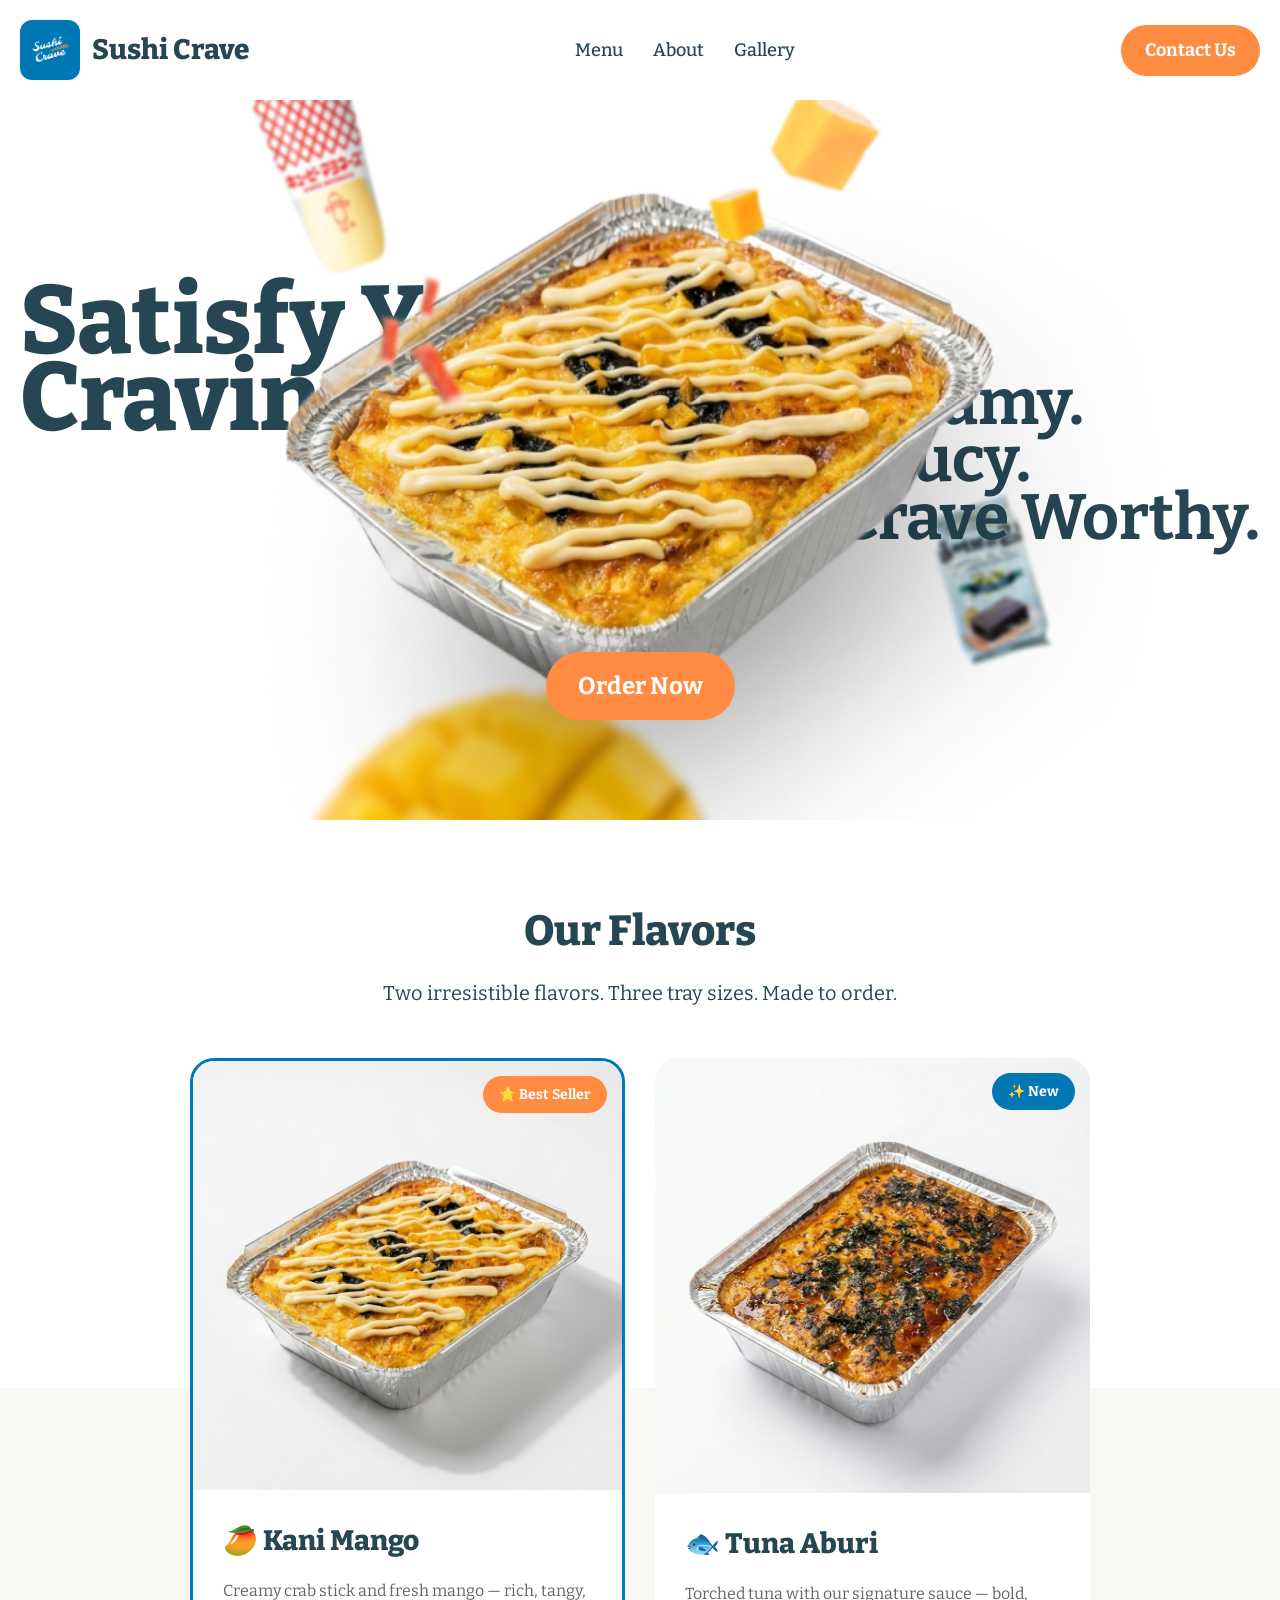
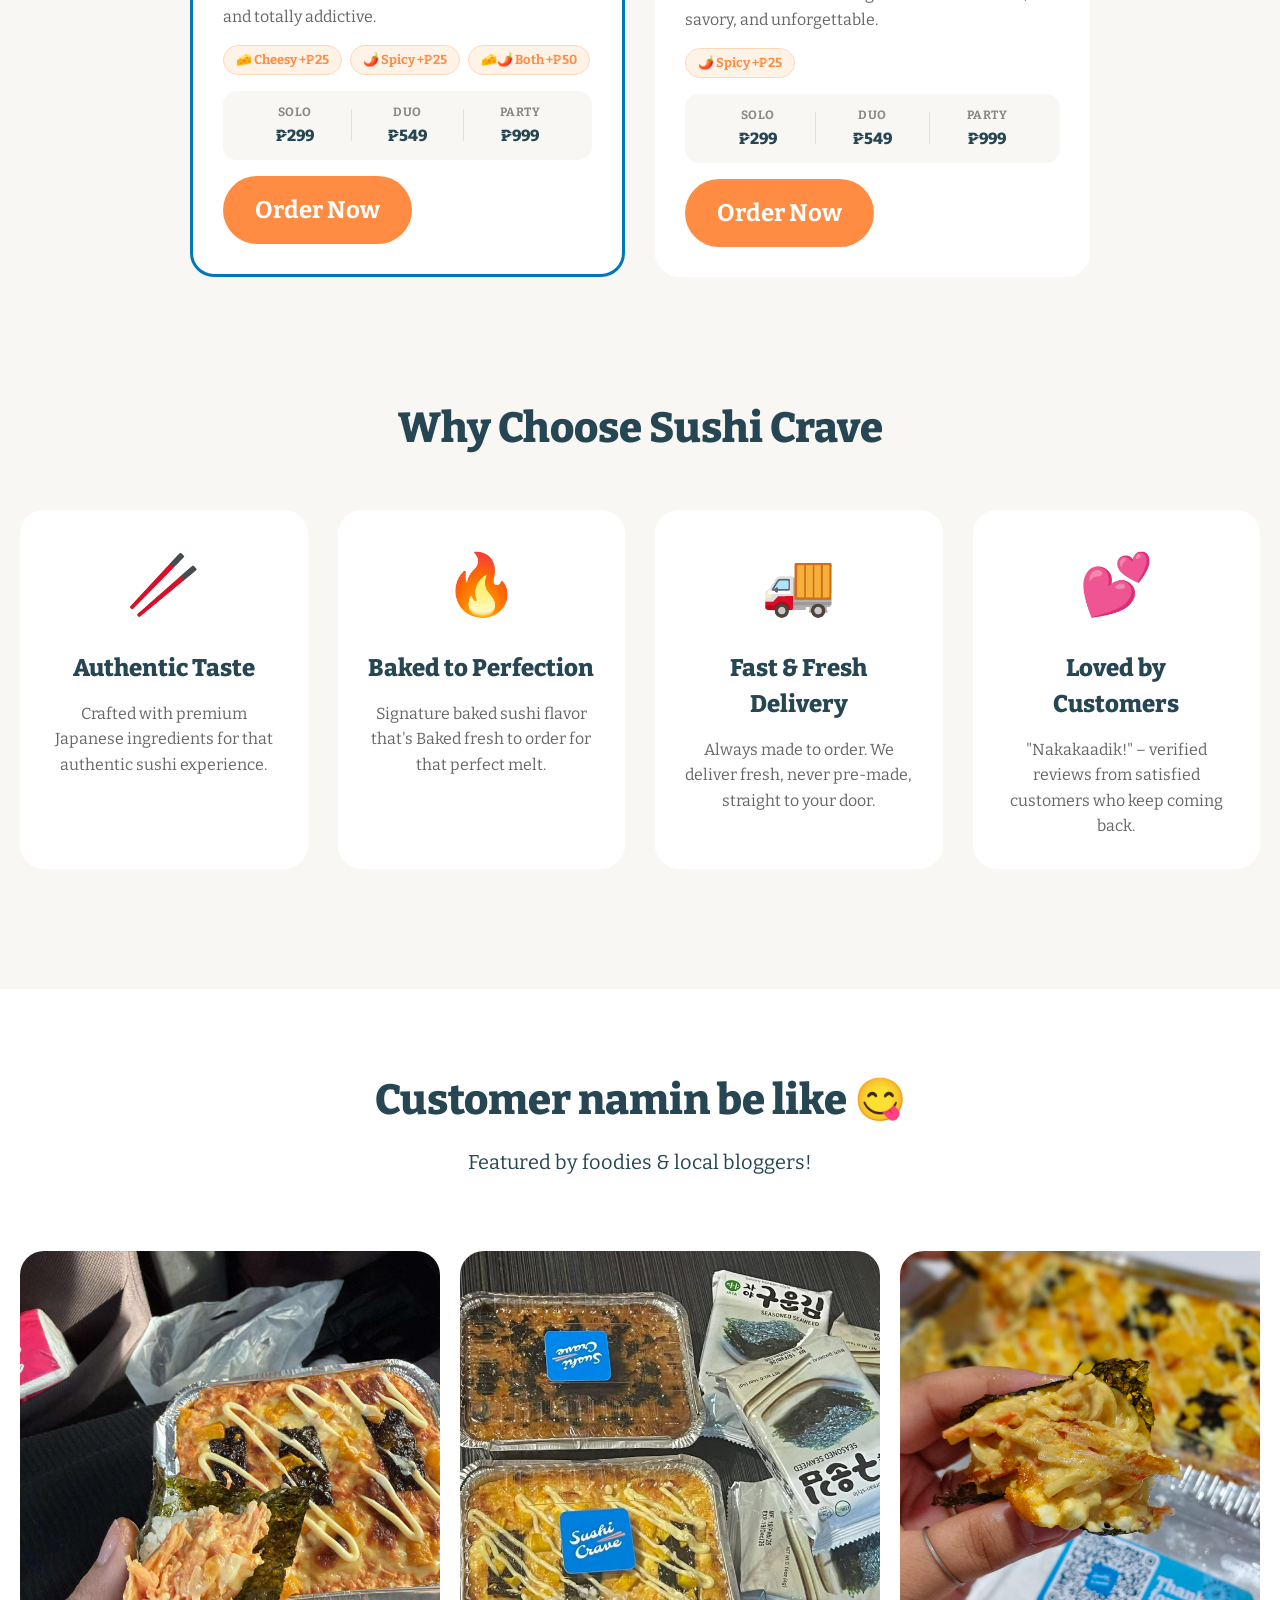
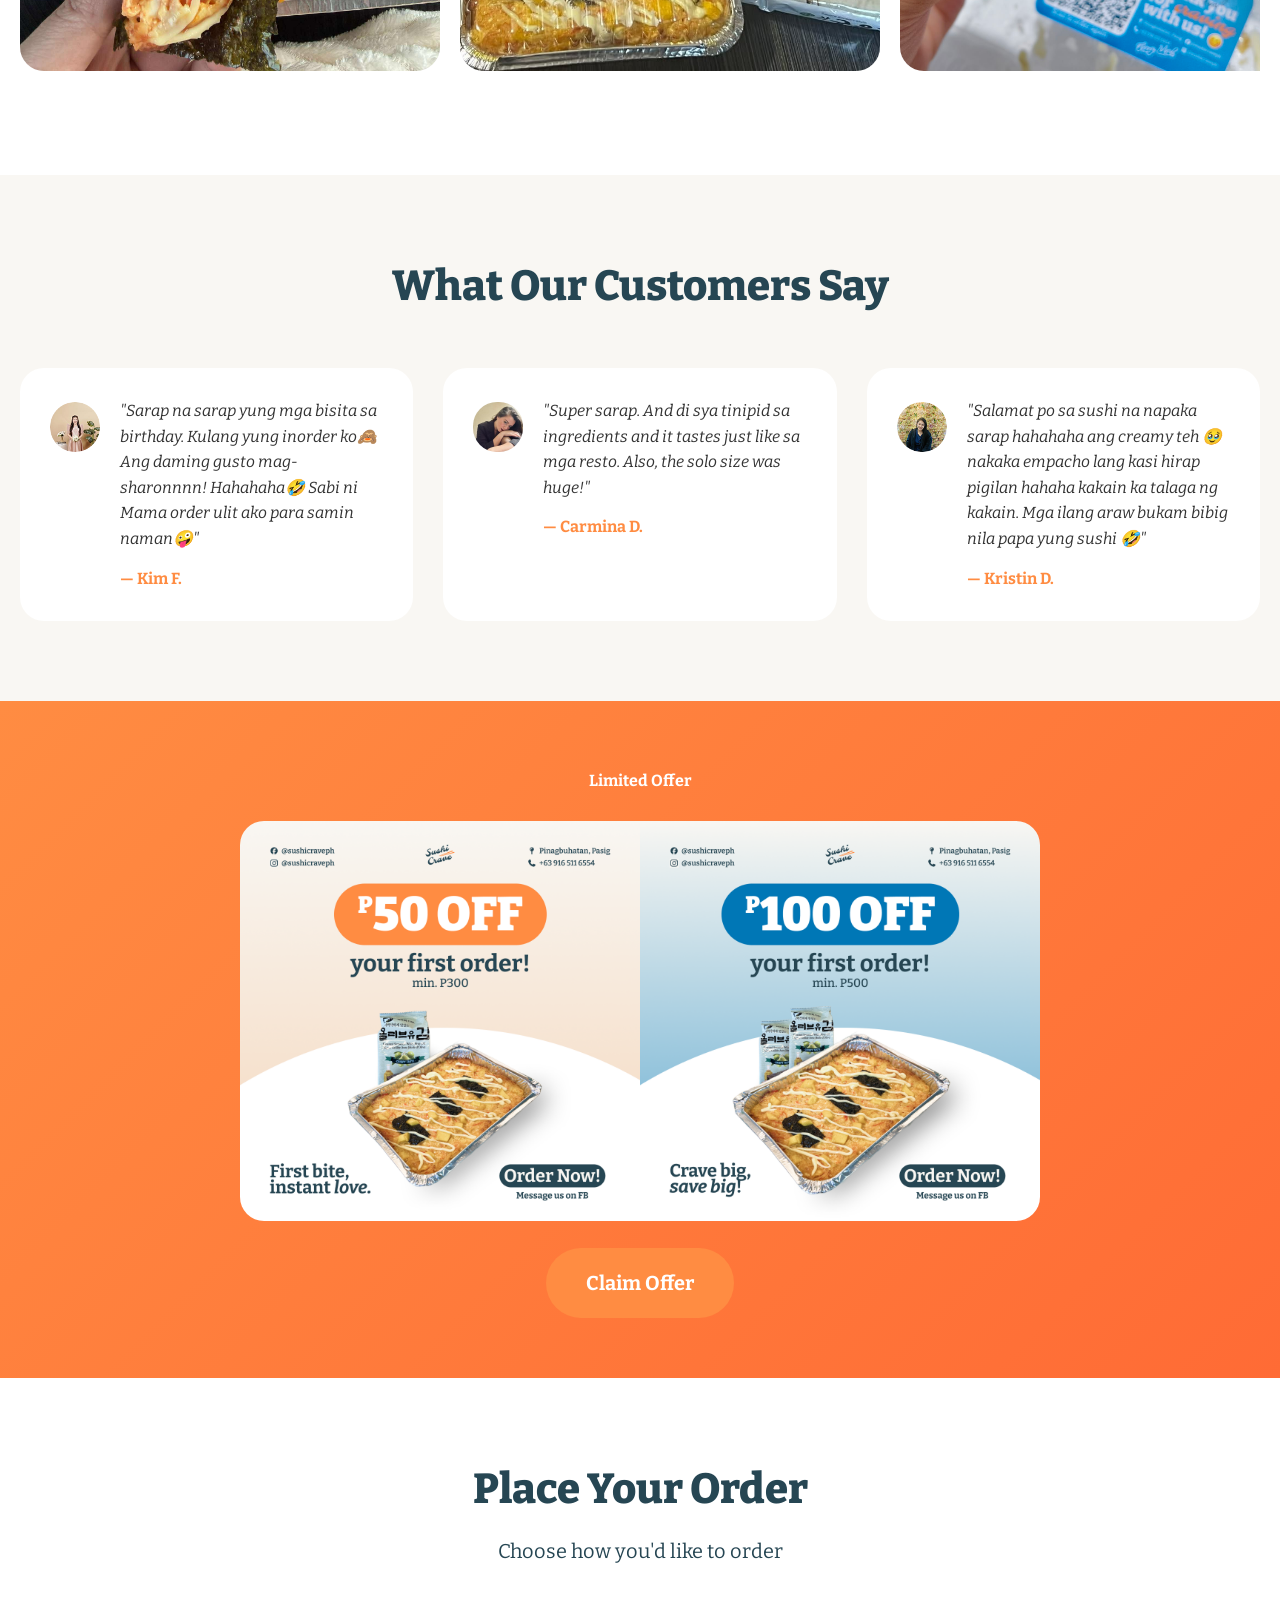
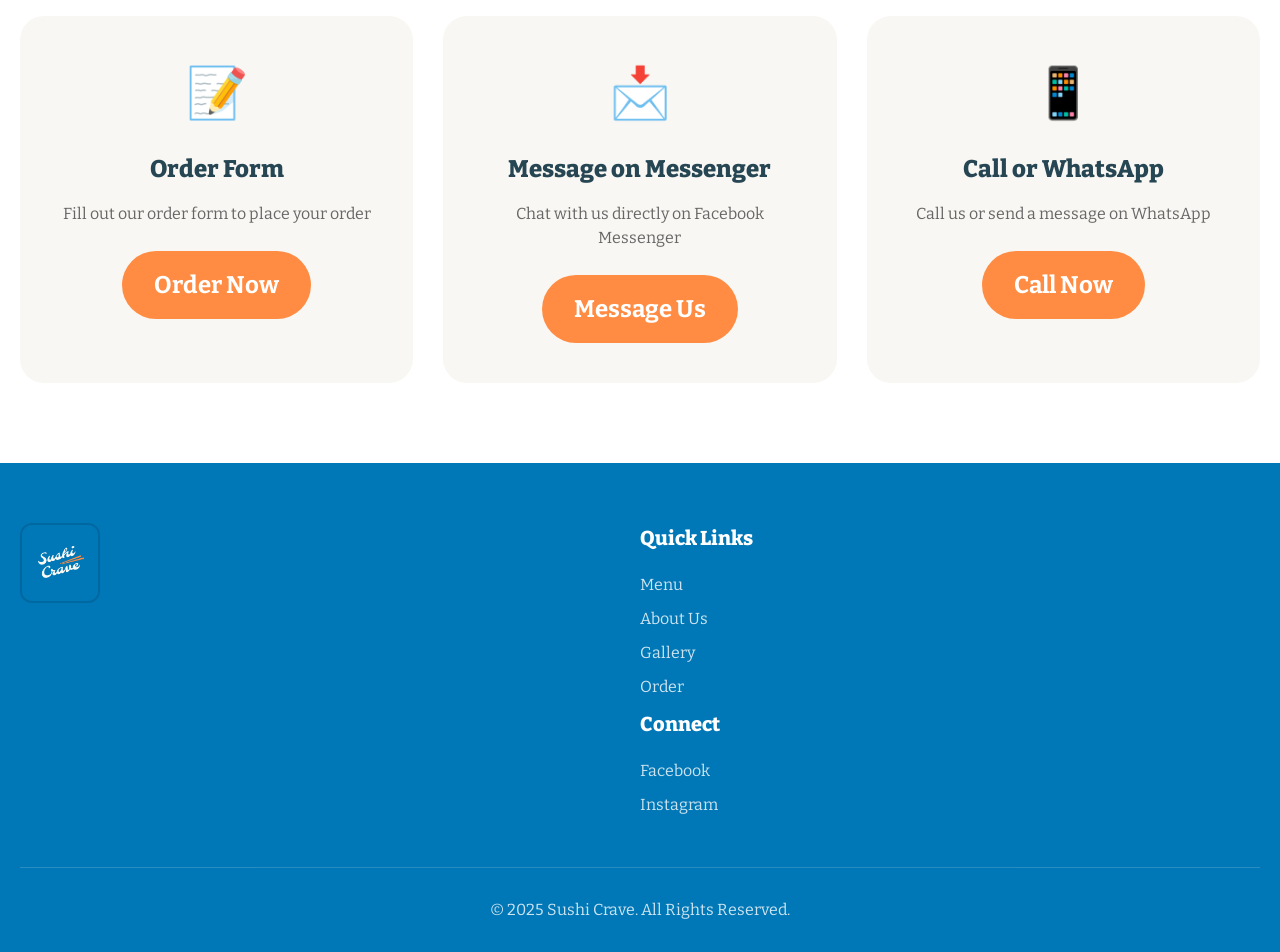
==== commit 3898f00f: "Update gallery image format and add new images; replace '3.jpg' with '3.jpeg' and add '9.jpg' to the" ====
--- a/index.html
+++ b/index.html
@@ -3,6 +3,23 @@
     <head>
         <meta charset="UTF-8" />
         <meta name="viewport" content="width=device-width, initial-scale=1.0" />
+        <link
+            rel="icon"
+            type="image/png"
+            sizes="32x32"
+            href="images/favicon-32x32.png"
+        />
+        <link
+            rel="icon"
+            type="image/png"
+            sizes="16x16"
+            href="images/favicon-16x16.png"
+        />
+        <link
+            rel="apple-touch-icon"
+            sizes="180x180"
+            href="images/apple-touch-icon.png"
+        />
         <title>Sushi Crave - Premium Sushi Bakes Freshly Made Daily</title>
         <meta
             name="description"
@@ -385,7 +402,7 @@
             const galleryImages = [
                 "images/gallery/1.jpg",
                 "images/gallery/2.jpg",
-                "images/gallery/3.jpg",
+                "images/gallery/3.jpeg",
                 "images/gallery/4.jpg",
                 "images/gallery/5.jpg",
                 "images/gallery/6.jpeg",
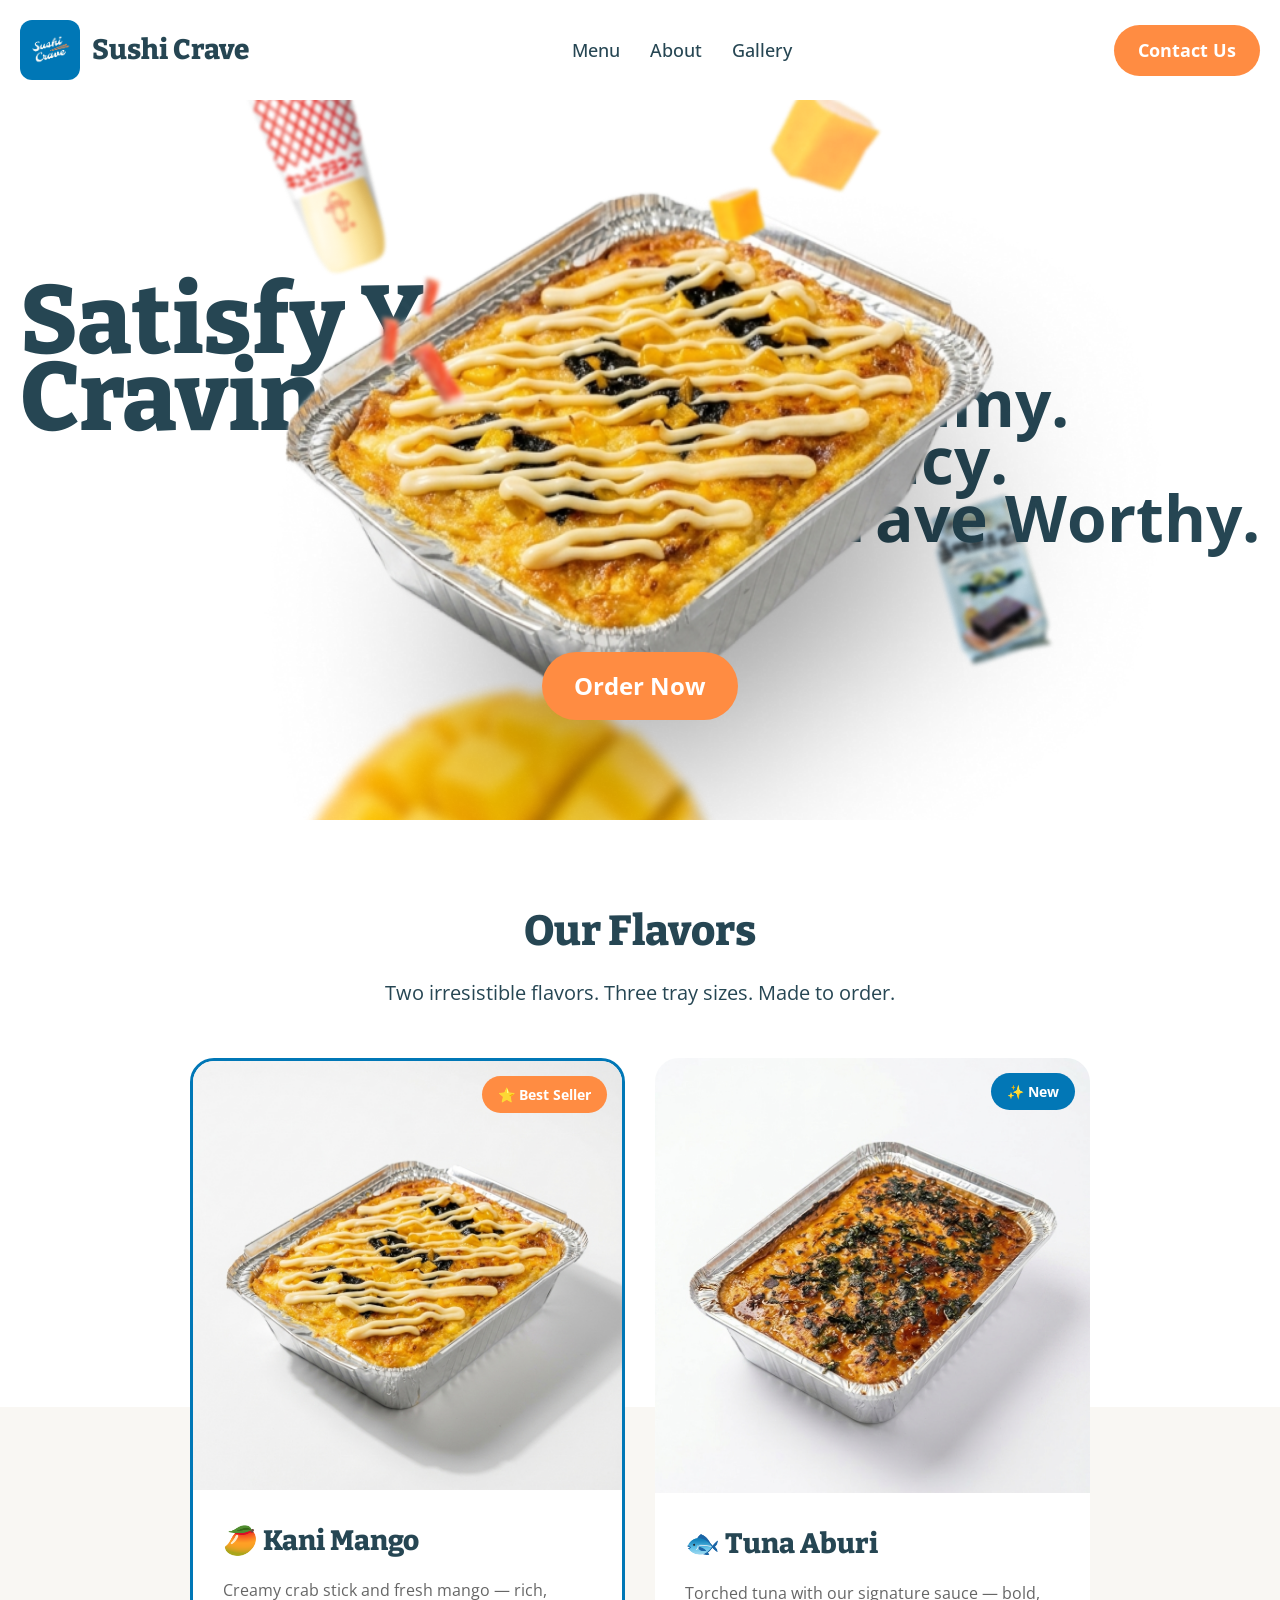
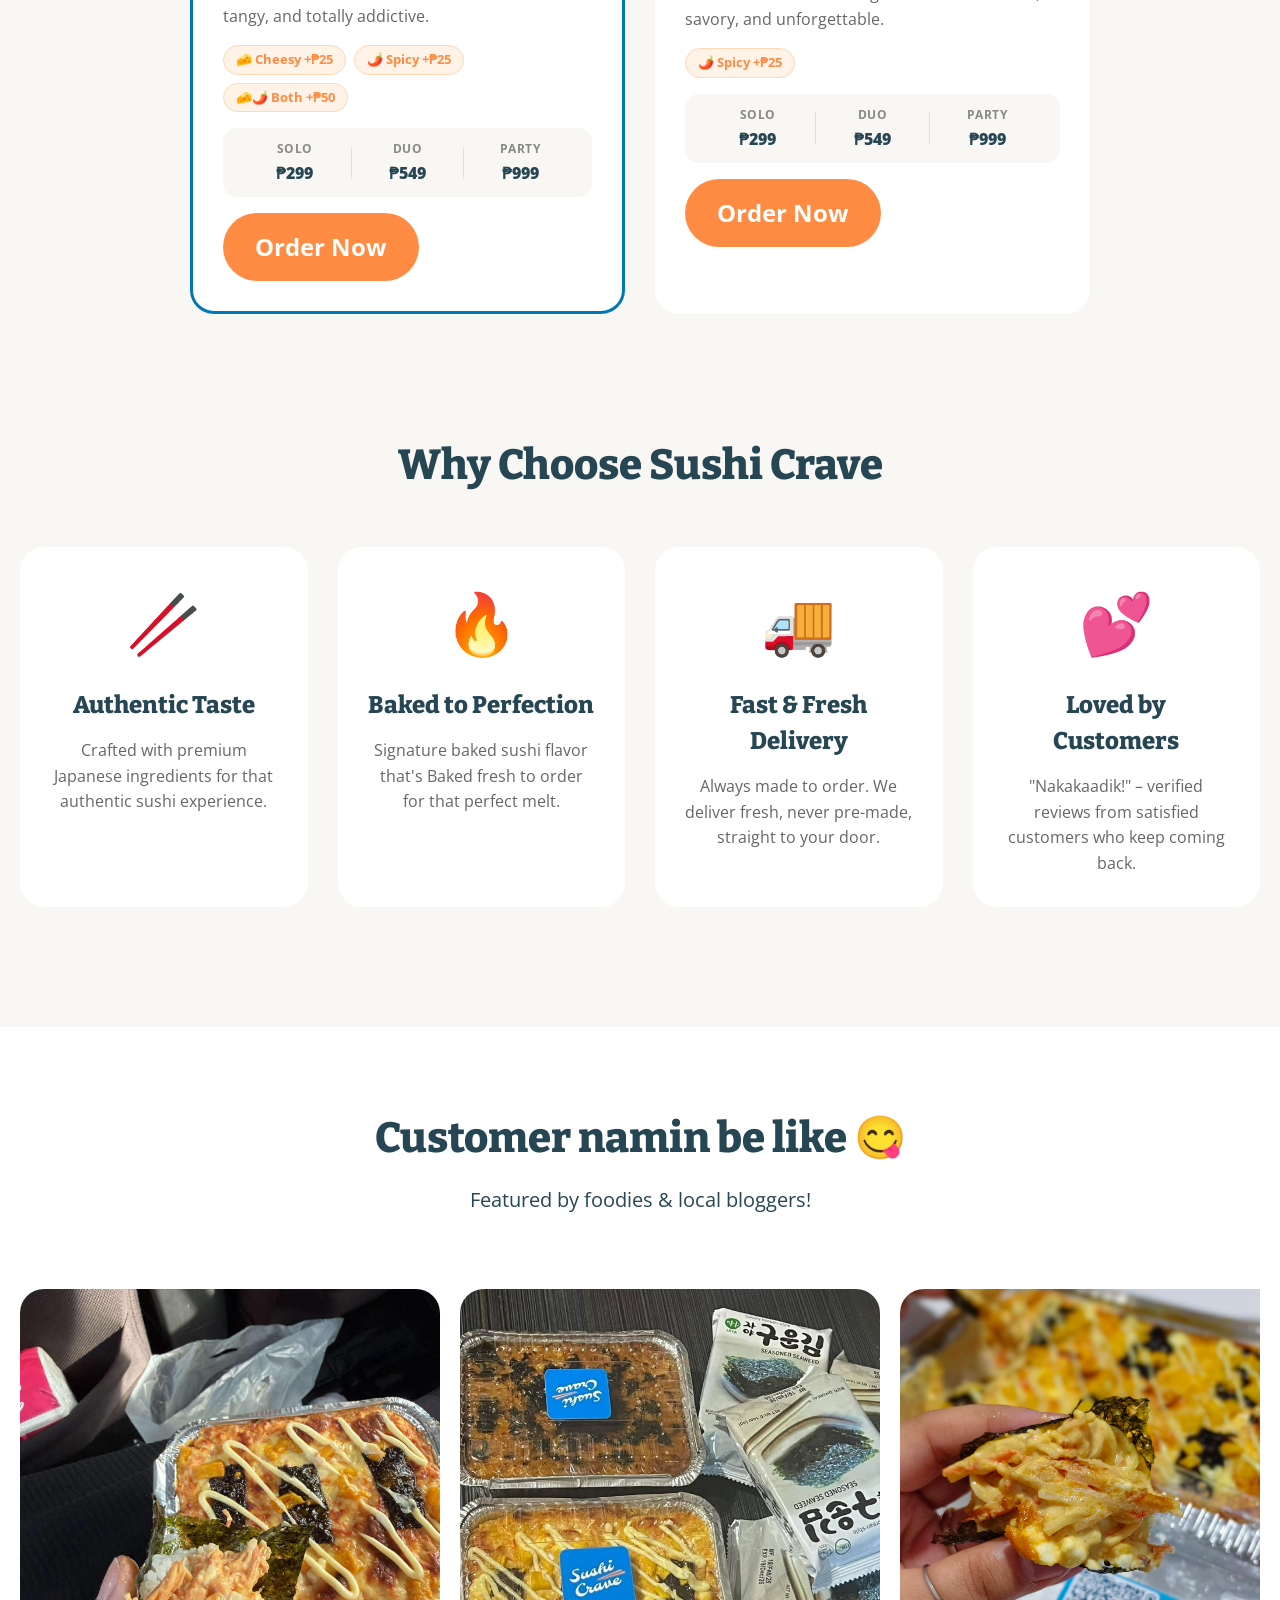
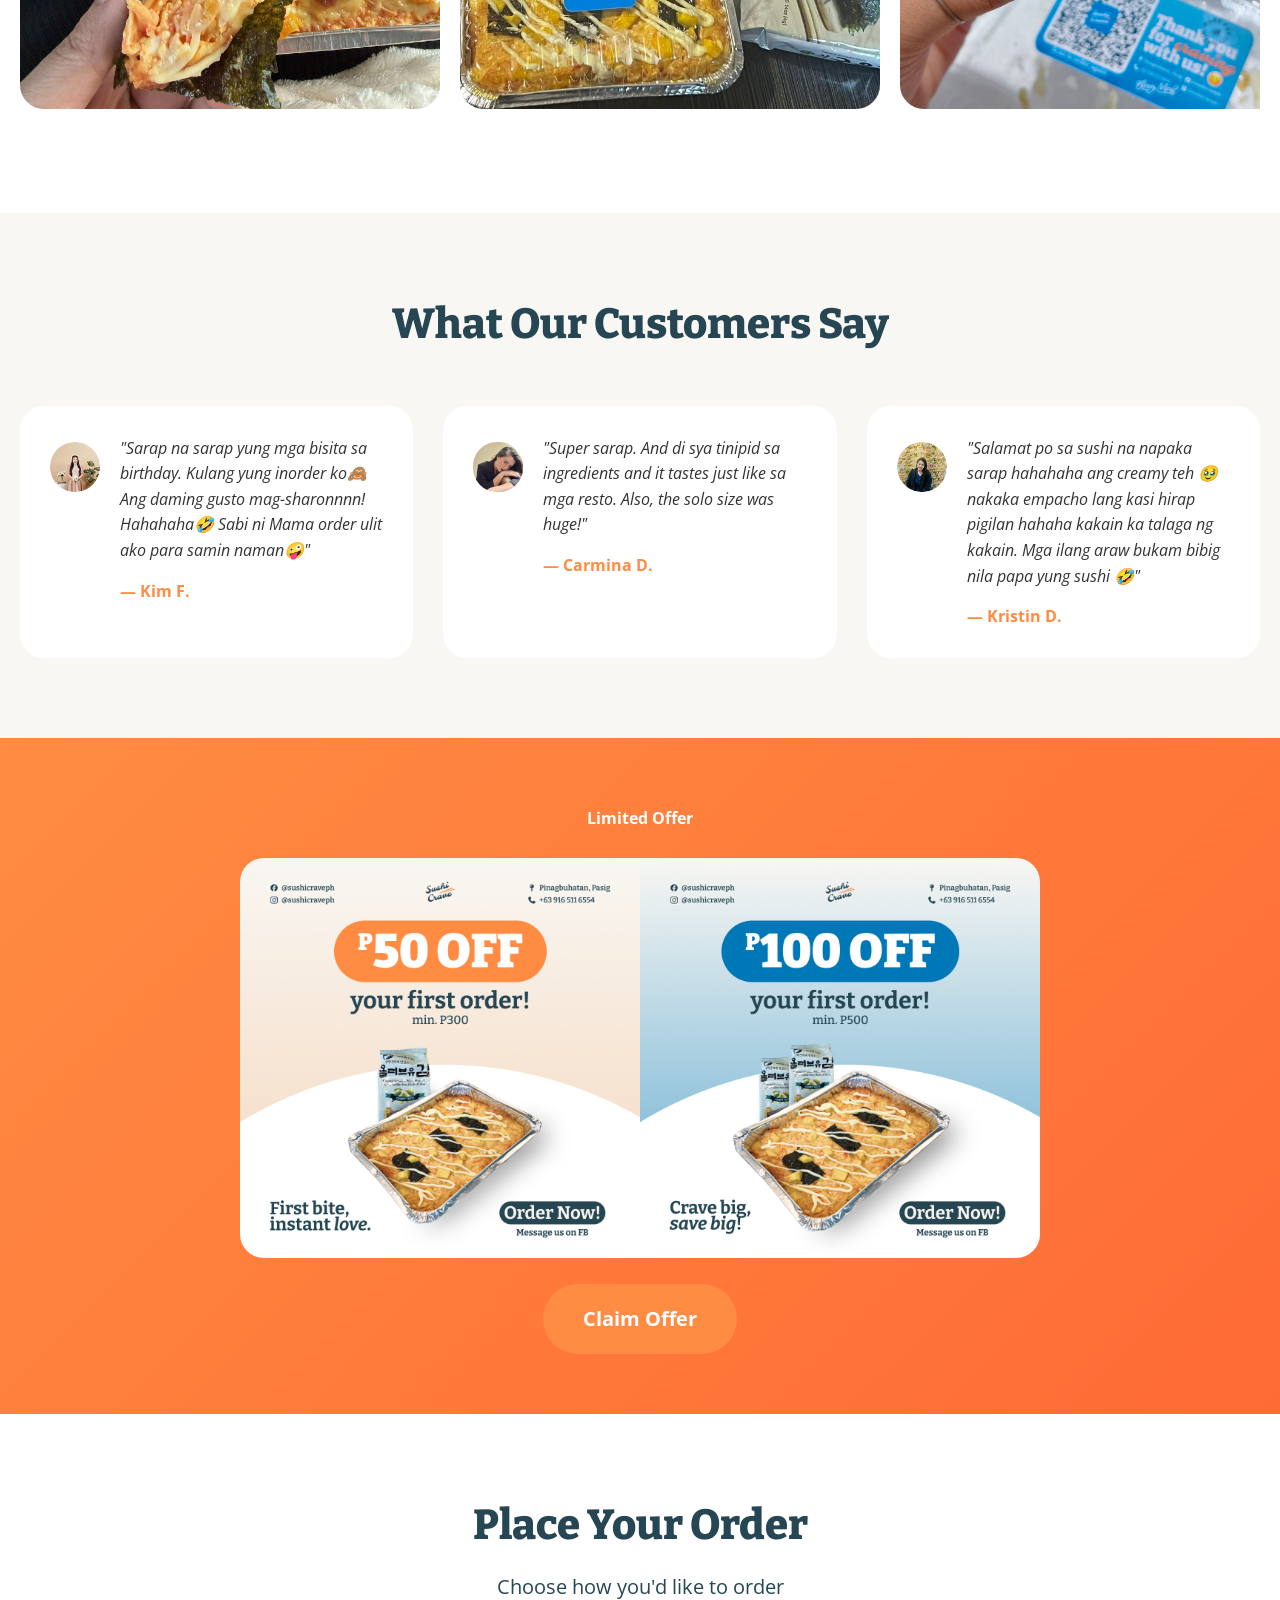
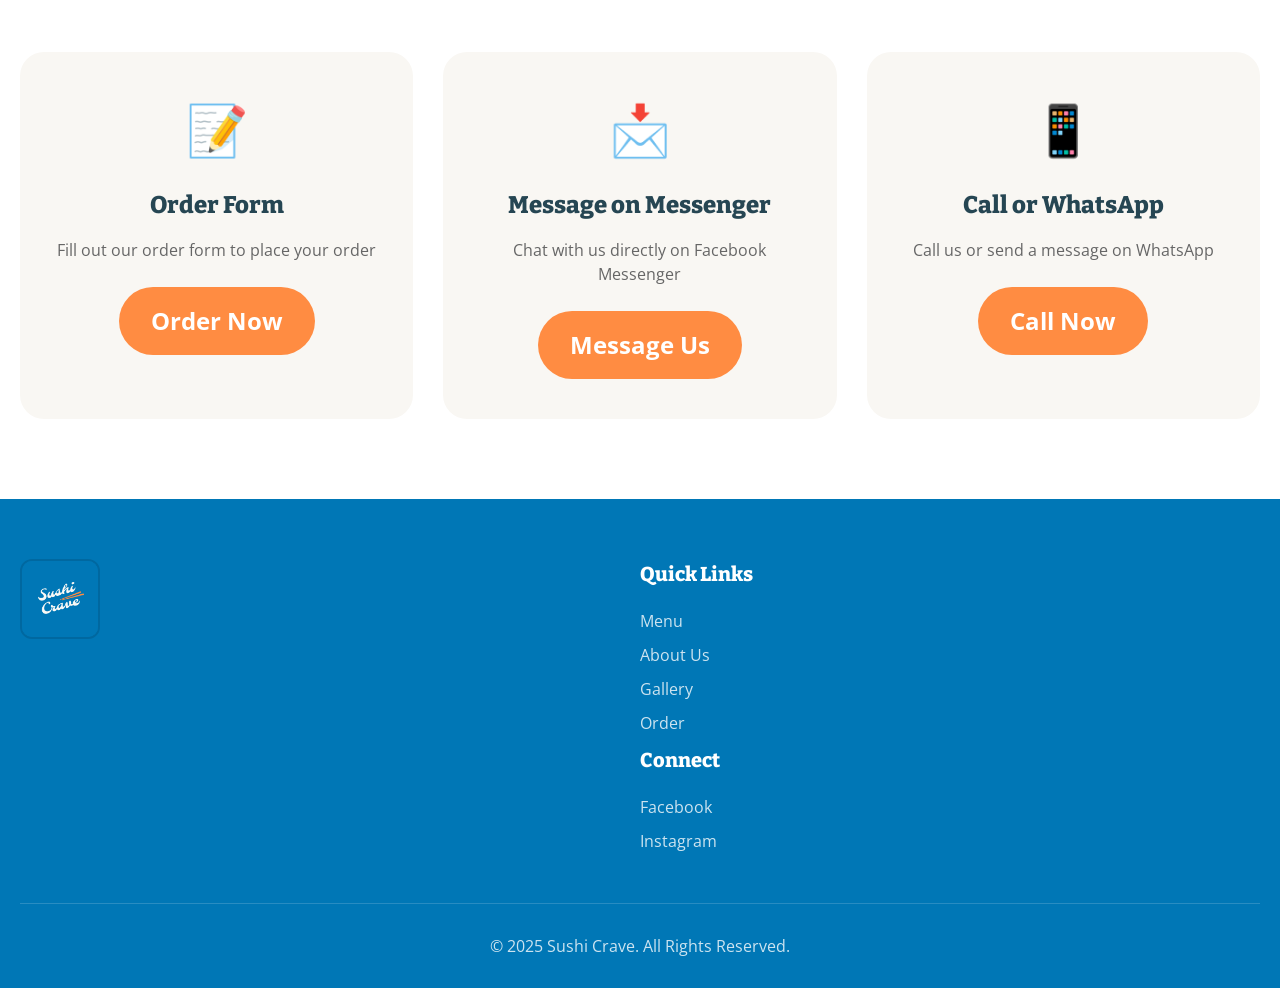
==== commit 2cf8e578: "Update font styles across admin, index, and order pages to incorporate "Open Sans" as the primary fo" ====
--- a/index.html
+++ b/index.html
@@ -47,7 +47,7 @@
         <link rel="preconnect" href="https://fonts.googleapis.com" />
         <link rel="preconnect" href="https://fonts.gstatic.com" crossorigin />
         <link
-            href="https://fonts.googleapis.com/css2?family=Bitter:ital,wght@0,100..900;1,100..900&display=swap"
+            href="https://fonts.googleapis.com/css2?family=Bitter:ital,wght@0,100..900;1,100..900&family=Open+Sans:wght@400;500;600;700&display=swap"
             rel="stylesheet"
         />
     </head>
--- a/style.css
+++ b/style.css
@@ -5,11 +5,20 @@
 }
 
 body {
-    font-family: "Bitter", sans-serif;
+    font-family: "Open Sans", sans-serif;
     font-size: 16px;
     line-height: 1.5;
     color: #264653;
     background: #ffffff;
+}
+
+h1,
+h2,
+h3,
+h4,
+h5,
+h6 {
+    font-family: "Bitter", sans-serif;
 }
 
 article:first-child {
@@ -107,6 +116,7 @@
     border-radius: 9999px;
     font-size: 24px;
     font-weight: 700;
+    font-family: inherit;
     text-decoration: none;
     color: white;
     background: #264653;
@@ -710,7 +720,7 @@
     border: 2px solid #e0e0e0;
     border-radius: 24px;
     font-size: 16px;
-    font-family: "Bitter", sans-serif;
+    font-family: "Open Sans", sans-serif;
     transition: border-color 0.3s;
 }
 
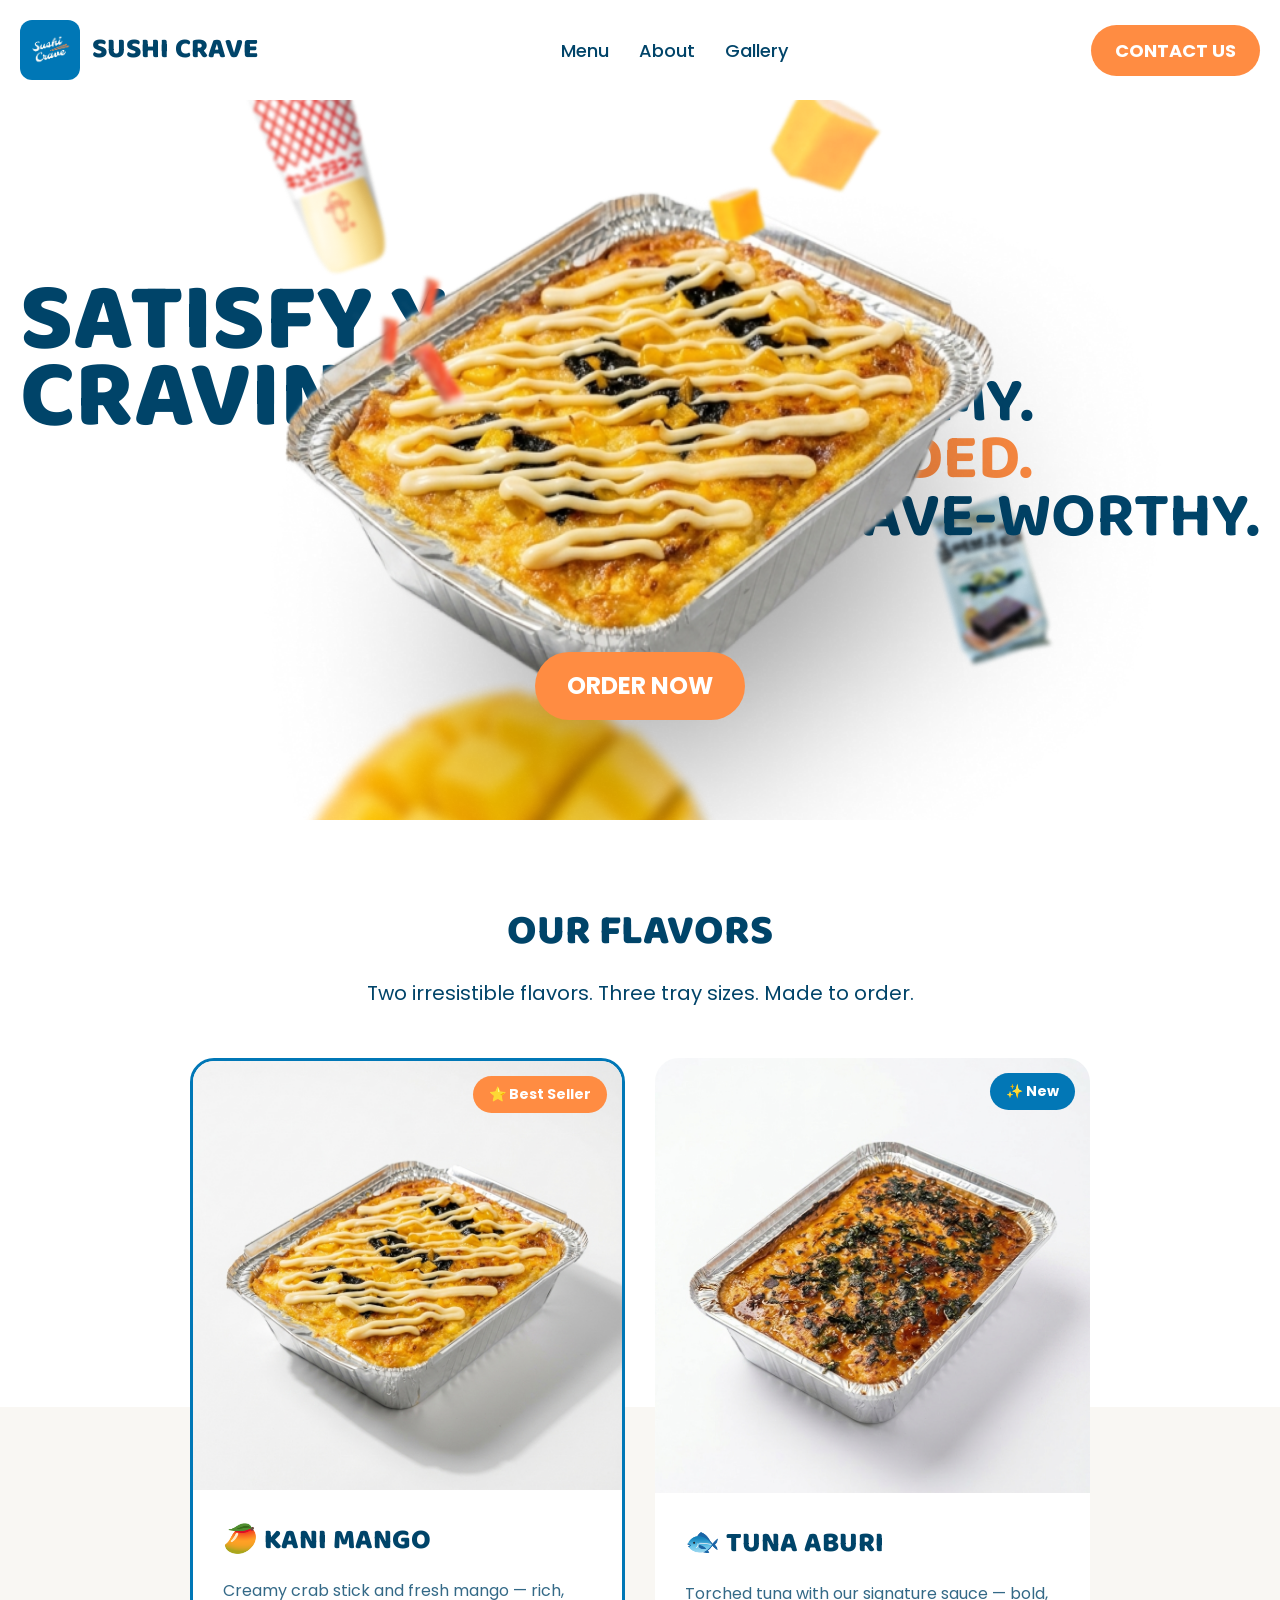
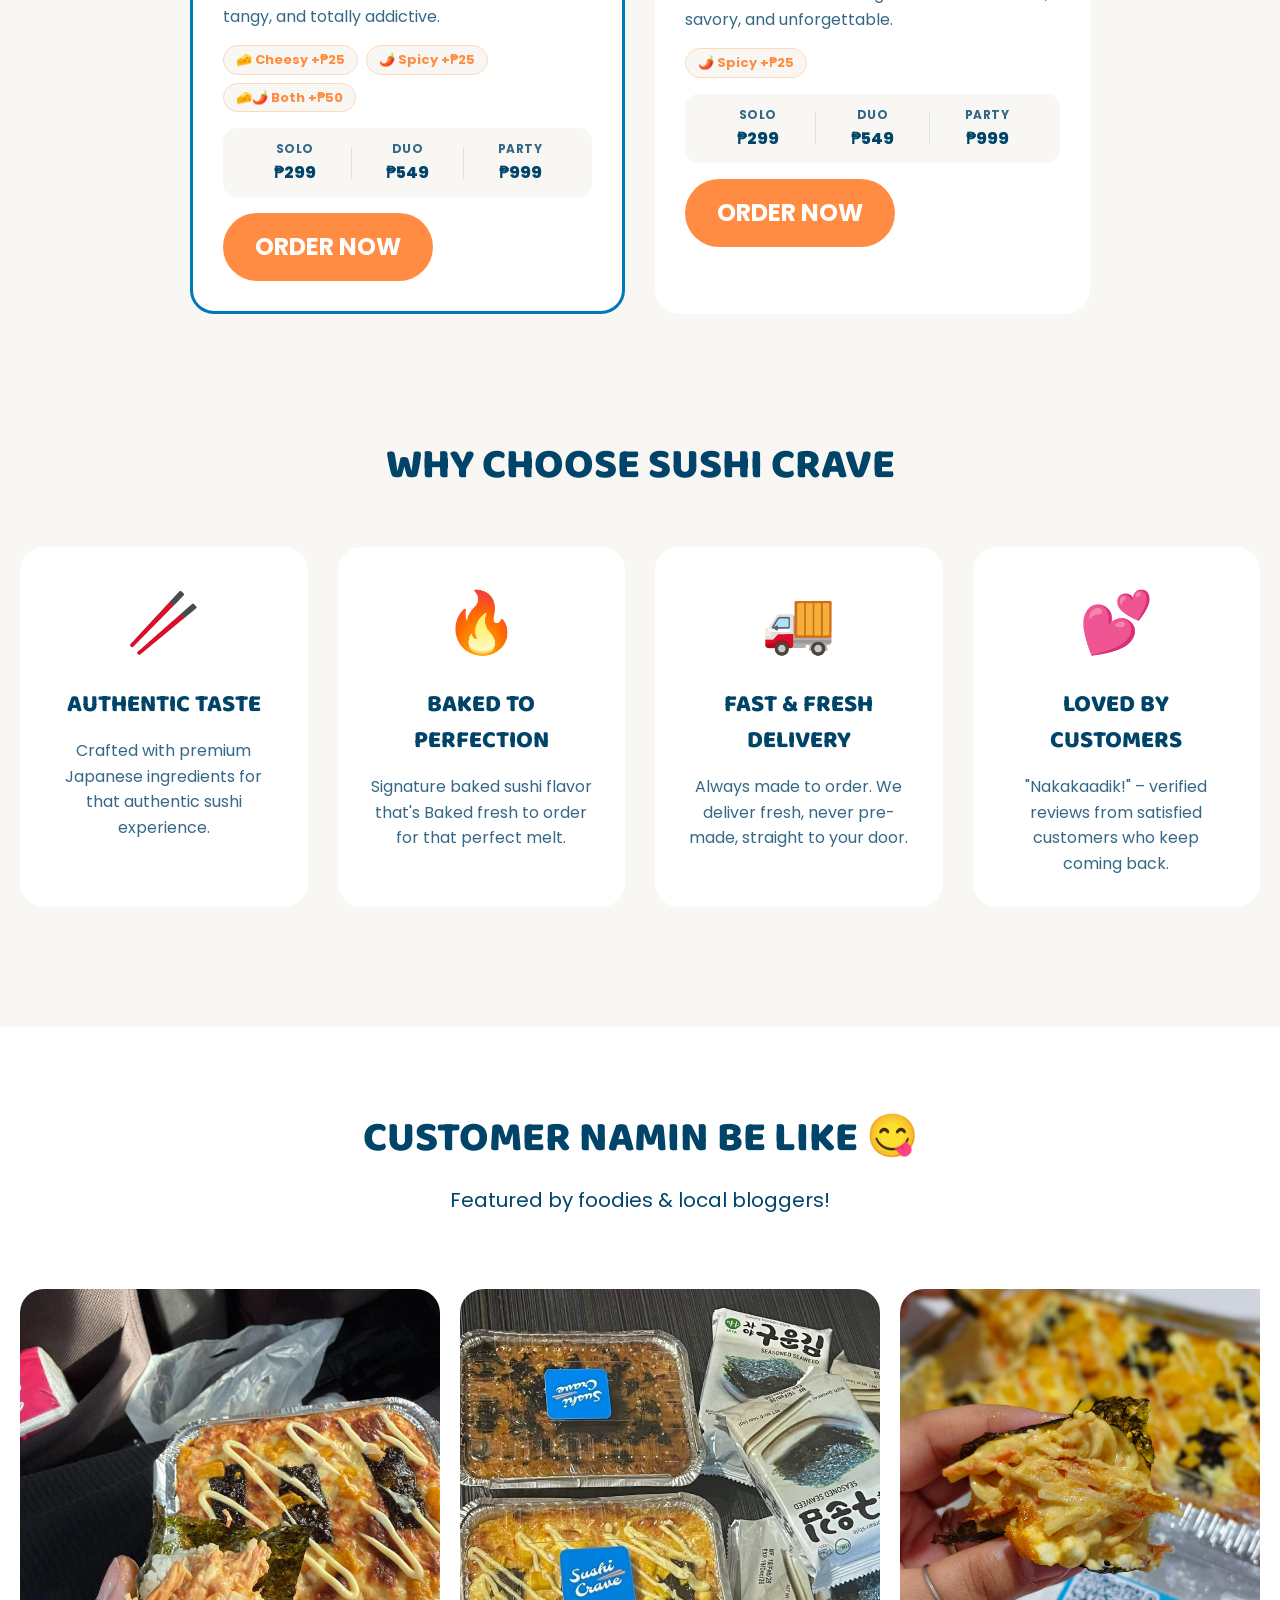
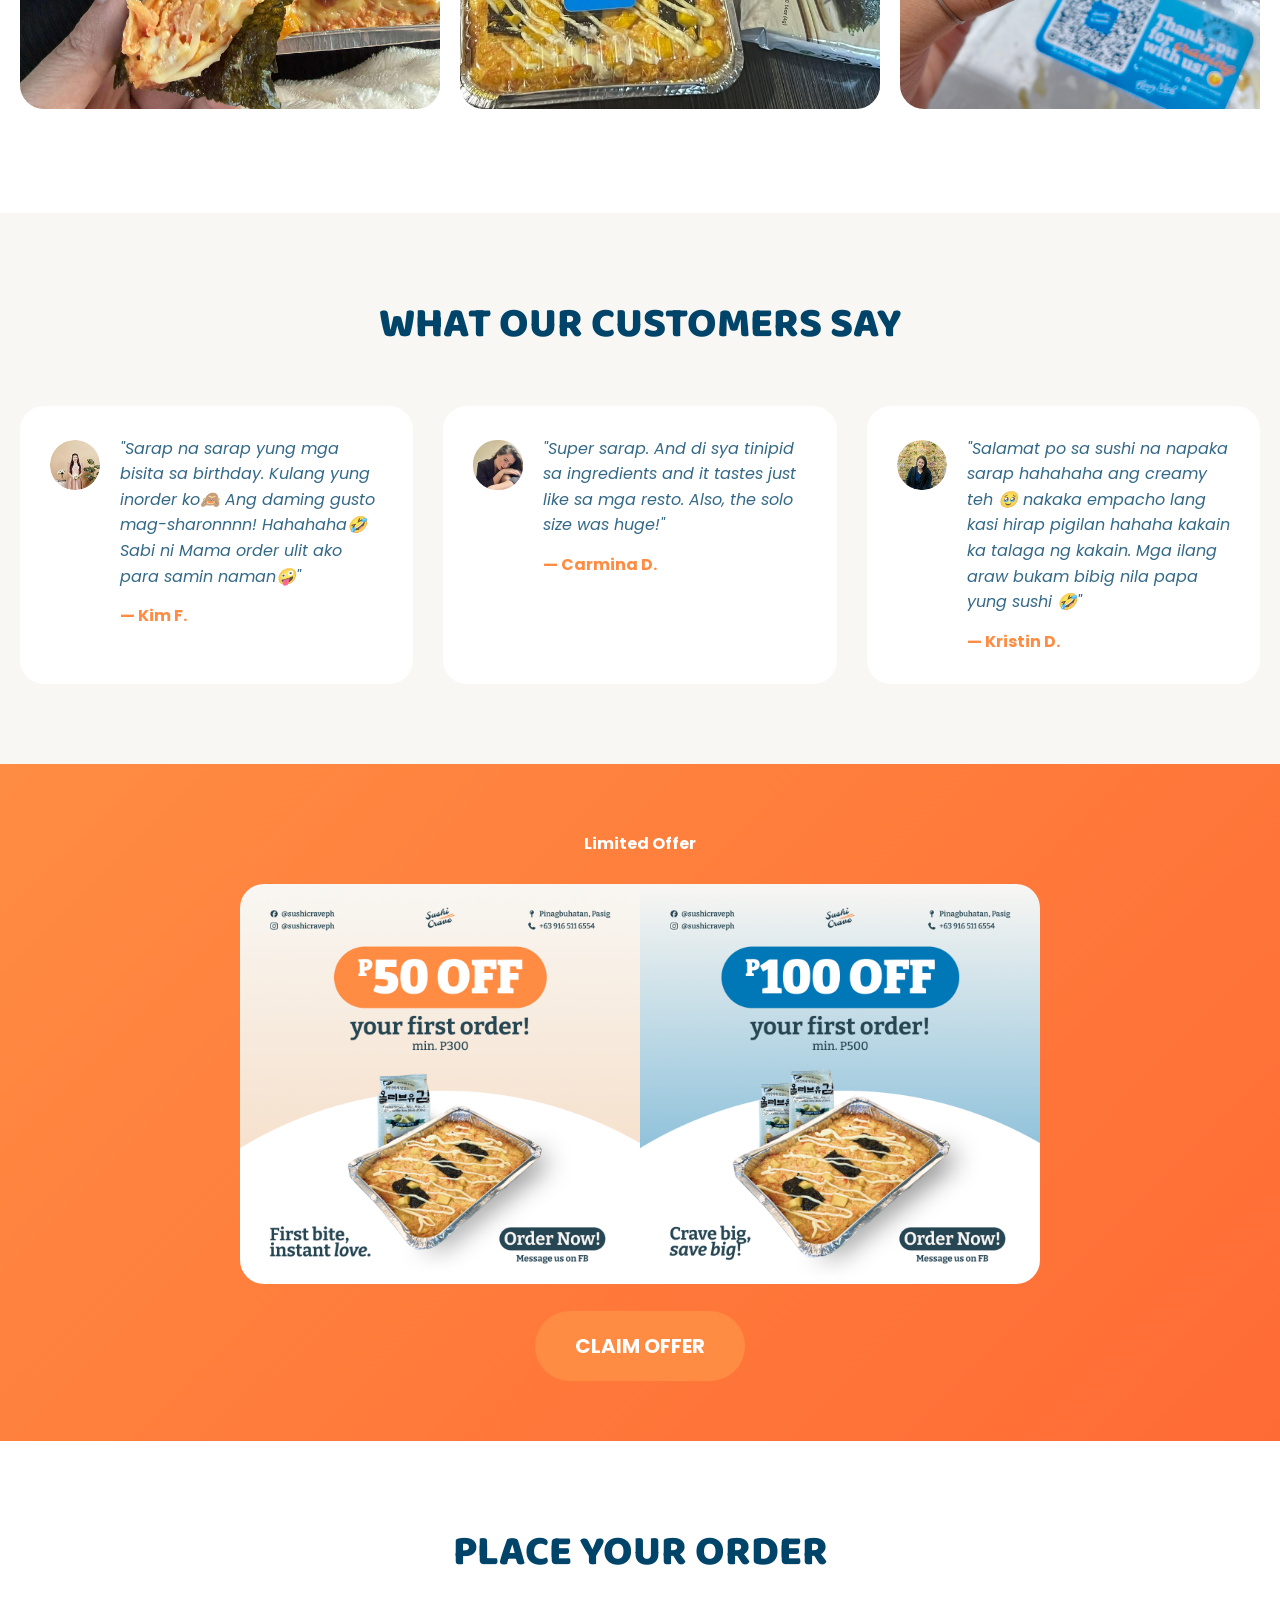
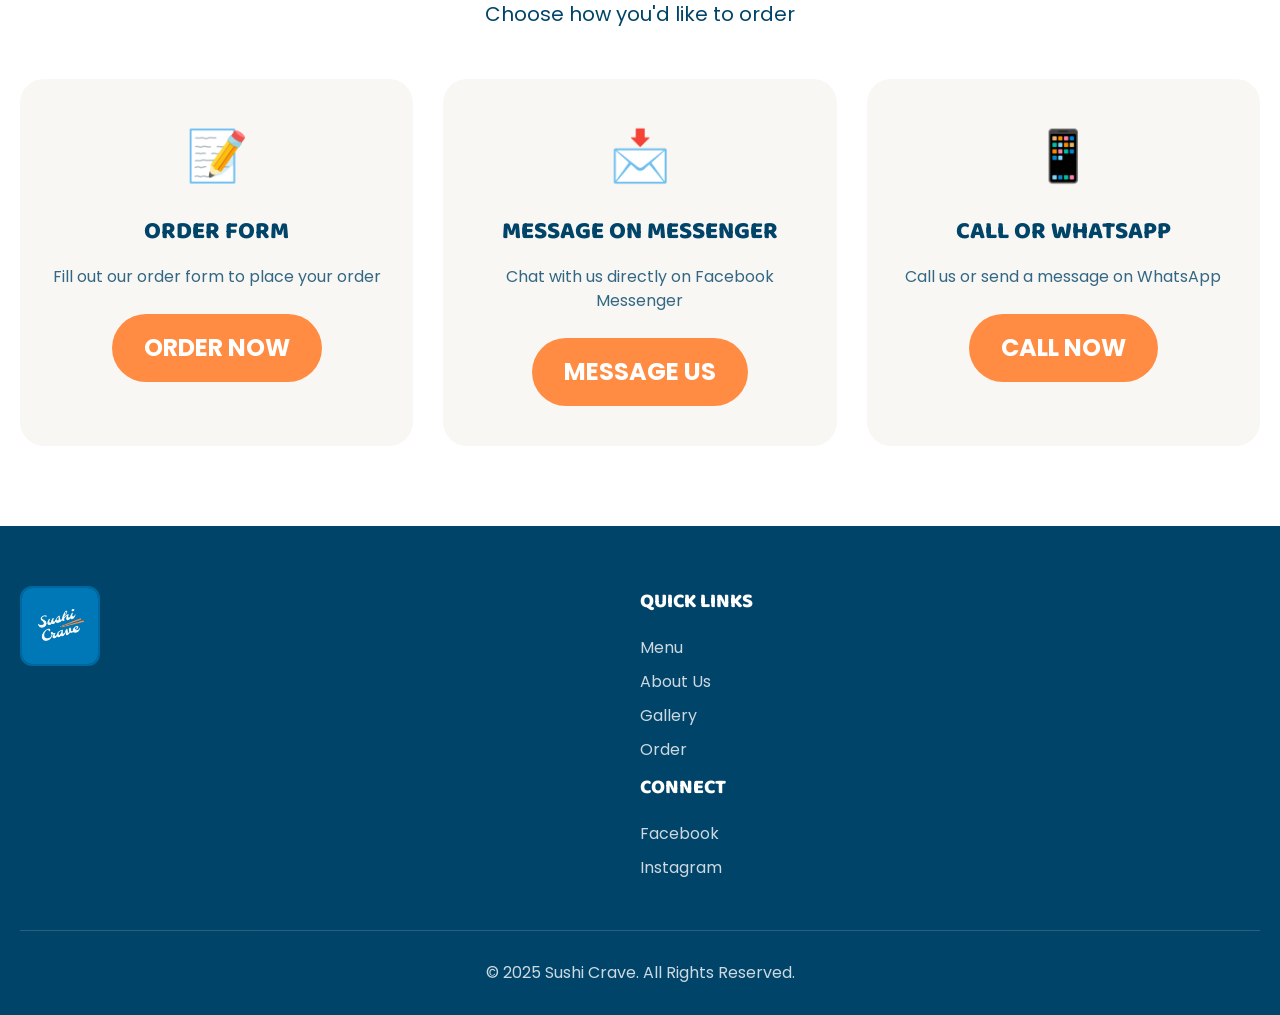
==== commit f2a24db0: "Update styles and fonts across admin, order, and index pages for a cohesive design. Replace font fam" ====
--- a/index.html
+++ b/index.html
@@ -1,4 +1,4 @@
-<!DOCTYPE html>
+<!doctype html>
 <html lang="en">
     <head>
         <meta charset="UTF-8" />
@@ -47,7 +47,7 @@
         <link rel="preconnect" href="https://fonts.googleapis.com" />
         <link rel="preconnect" href="https://fonts.gstatic.com" crossorigin />
         <link
-            href="https://fonts.googleapis.com/css2?family=Bitter:ital,wght@0,100..900;1,100..900&family=Open+Sans:wght@400;500;600;700&display=swap"
+            href="https://fonts.googleapis.com/css2?family=Baloo+2:wght@400;500;600;700;800&family=Poppins:wght@400;500;600;700&display=swap"
             rel="stylesheet"
         />
     </head>
@@ -88,15 +88,14 @@
                         Cravings
                     </h1>
                     <p>
-                        Creamy. <br />Saucy. <br />
-                        Crave Worthy.
+                        Creamy. <br /><span style="color: #ff8c42"
+                        >Loaded.</span> <br
+                        />
+
+                        Crave-Worthy.
                     </p>
                 </div>
-                <a
-                    href="order.html"
-                    class="button primary"
-                    >Order Now</a
-                >
+                <a href="order.html" class="button primary">Order Now</a>
             </section>
 
             <!-- 2. Menu Highlights / Flavors -->
@@ -104,23 +103,32 @@
                 <div class="section-container">
                     <h2 class="section-title">Our Flavors</h2>
                     <p class="section-subtitle">
-                        Two irresistible flavors. Three tray sizes. Made to order.
+                        Two irresistible flavors. Three tray sizes. Made to
+                        order.
                     </p>
                     <div class="tray-cards flavor-cards">
                         <div class="tray-card featured">
                             <div class="savings-badge">⭐ Best Seller</div>
                             <div class="tray-image">
-                                <img src="images/Gemini_Generated_Image_wg4ui1wg4ui1wg4u.png" alt="Kani Mango Sushi Bake" />
+                                <img
+                                    src="images/Gemini_Generated_Image_wg4ui1wg4ui1wg4u.png"
+                                    alt="Kani Mango Sushi Bake"
+                                />
                             </div>
                             <div class="tray-content">
                                 <h3>🥭 Kani Mango</h3>
                                 <p class="tray-description">
-                                    Creamy crab stick and fresh mango — rich, tangy, and totally addictive.
+                                    Creamy crab stick and fresh mango — rich,
+                                    tangy, and totally addictive.
                                 </p>
                                 <div class="flavor-addons">
-                                    <span class="addon-tag">🧀 Cheesy +₱25</span>
+                                    <span class="addon-tag"
+                                        >🧀 Cheesy +₱25</span
+                                    >
                                     <span class="addon-tag">🌶️ Spicy +₱25</span>
-                                    <span class="addon-tag">🧀🌶️ Both +₱50</span>
+                                    <span class="addon-tag"
+                                        >🧀🌶️ Both +₱50</span
+                                    >
                                 </div>
                                 <div class="tray-sizes-mini">
                                     <div class="size-item">
@@ -138,18 +146,29 @@
                                         <span class="size-price">₱999</span>
                                     </div>
                                 </div>
-                                <a href="order.html" class="button primary">Order Now</a>
+                                <a href="order.html" class="button primary"
+                                    >Order Now</a
+                                >
                             </div>
                         </div>
                         <div class="tray-card">
-                            <div class="savings-badge" style="background:#0277b6;">✨ New</div>
+                            <div
+                                class="savings-badge"
+                                style="background: #0277b6"
+                            >
+                                ✨ New
+                            </div>
                             <div class="tray-image">
-                                <img src="images/Gemini_Generated_Image_zfpv02zfpv02zfpv.png" alt="Tuna Aburi Sushi Bake" />
+                                <img
+                                    src="images/Gemini_Generated_Image_zfpv02zfpv02zfpv.png"
+                                    alt="Tuna Aburi Sushi Bake"
+                                />
                             </div>
                             <div class="tray-content">
                                 <h3>🐟 Tuna Aburi</h3>
                                 <p class="tray-description">
-                                    Torched tuna with our signature sauce — bold, savory, and unforgettable.
+                                    Torched tuna with our signature sauce —
+                                    bold, savory, and unforgettable.
                                 </p>
                                 <div class="flavor-addons">
                                     <span class="addon-tag">🌶️ Spicy +₱25</span>
@@ -170,7 +189,9 @@
                                         <span class="size-price">₱999</span>
                                     </div>
                                 </div>
-                                <a href="order.html" class="button primary">Order Now</a>
+                                <a href="order.html" class="button primary"
+                                    >Order Now</a
+                                >
                             </div>
                         </div>
                     </div>
@@ -319,9 +340,7 @@
                             <div class="order-icon">📝</div>
                             <h3>Order Form</h3>
                             <p>Fill out our order form to place your order</p>
-                            <a
-                                href="order.html"
-                                class="button primary"
+                            <a href="order.html" class="button primary"
                                 >Order Now</a
                             >
                         </div>
@@ -492,7 +511,7 @@
                         const heroTop = heroRect.top;
                         const scrollProgress = Math.max(
                             -100,
-                            Math.min(1, -heroTop / heroHeight)
+                            Math.min(1, -heroTop / heroHeight),
                         );
 
                         // Parallax effect: background moves slower than scroll
--- a/style.css
+++ b/style.css
@@ -1,3 +1,8 @@
+:root {
+    --text-muted: rgba(0, 68, 105, 0.8);
+    --cream: #F9F7F3;
+}
+
 * {
     margin: 0;
     padding: 0;
@@ -5,10 +10,10 @@
 }
 
 body {
-    font-family: "Open Sans", sans-serif;
+    font-family: "Poppins", sans-serif;
     font-size: 16px;
     line-height: 1.5;
-    color: #264653;
+    color: #004469;
     background: #ffffff;
 }
 
@@ -18,16 +23,16 @@
 h4,
 h5,
 h6 {
-    font-family: "Bitter", sans-serif;
+    font-family: "Baloo 2", sans-serif;
+    text-transform: uppercase;
 }
 
 article:first-child {
     background: radial-gradient(
         circle,
-        rgba(255, 255, 255, 1) 0%,
-        rgba(252, 243, 235, 1) 36%,
-        rgba(250, 233, 218, 1) 88%,
-        rgba(245, 214, 186, 1) 100%
+        #ffffff 0%,
+        var(--cream) 40%,
+        var(--cream) 100%
     );
 }
 
@@ -60,6 +65,12 @@
     justify-content: space-between;
     height: 100%;
     width: 100%;
+}
+
+.hero h1,
+.hero p {
+    font-family: "Baloo 2", sans-serif;
+    text-transform: uppercase;
 }
 
 .hero h1 {
@@ -118,8 +129,9 @@
     font-weight: 700;
     font-family: inherit;
     text-decoration: none;
+    text-transform: uppercase;
     color: white;
-    background: #264653;
+    background: #004469;
     border: none;
     cursor: pointer;
     display: inline-block;
@@ -130,8 +142,8 @@
 }
 
 .button.peach {
-    background-color: #f5d6ba;
-    color: #264653;
+    background-color: var(--cream);
+    color: #004469;
 }
 
 .button.primary {
@@ -159,6 +171,7 @@
 
 .site-title {
     display: block;
+    text-transform: uppercase;
 }
 
 .main-nav {
@@ -176,7 +189,7 @@
 
 .logo h1 {
     font-size: 28px;
-    color: #264653;
+    color: #004469;
     margin: 0;
     font-weight: 800;
     display: flex;
@@ -198,7 +211,7 @@
 
 .nav-menu a {
     text-decoration: none;
-    color: #264653;
+    color: #004469;
     font-weight: 500;
     transition: color 0.3s;
 }
@@ -273,17 +286,18 @@
 }
 
 .section-title {
+    font-family: "Baloo 2", sans-serif;
     font-size: 42px;
     font-weight: 800;
     text-align: center;
     margin-bottom: 15px;
-    color: #264653;
+    color: #004469;
 }
 
 .section-subtitle {
     font-size: 20px;
     text-align: center;
-    color: #264653;
+    color: #004469;
     margin-bottom: 50px;
 }
 
@@ -298,7 +312,7 @@
     height: 50%;
     position: absolute;
     bottom: 0;
-    background-color: #f9f7f3;
+    background-color: var(--cream);
     width: 100%;
     z-index: 0;
 }
@@ -371,14 +385,14 @@
 
 .tray-content h3 {
     font-size: 28px;
-    color: #264653;
+    color: #004469;
     font-weight: 800;
 }
 
 .tray-description {
     font-size: 16px;
-    color: #666;
     line-height: 1.6;
+    color: var(--text-muted);
 }
 
 .tray-price {
@@ -404,7 +418,7 @@
     display: inline-flex;
     align-items: center;
     gap: 5px;
-    background: #fff3e8;
+    background: var(--cream);
     color: #ff8c42;
     border: 1px solid #ffd8b8;
     border-radius: 99px;
@@ -416,7 +430,7 @@
 .tray-sizes-mini {
     display: flex;
     align-items: center;
-    background: #f9f7f3;
+    background: var(--cream);
     border-radius: 14px;
     padding: 12px 16px;
     width: 100%;
@@ -434,7 +448,7 @@
 .size-name {
     font-size: 12px;
     font-weight: 700;
-    color: #888;
+    color: var(--text-muted);
     text-transform: uppercase;
     letter-spacing: 0.05em;
 }
@@ -442,7 +456,7 @@
 .size-price {
     font-size: 16px;
     font-weight: 800;
-    color: #264653;
+    color: #004469;
 }
 
 .size-divider {
@@ -460,7 +474,7 @@
 
 /* Why Choose Section */
 .why-choose-section {
-    background: #f9f7f3;
+    background: var(--cream);
 }
 
 .features-grid {
@@ -485,14 +499,14 @@
 .feature-card h3 {
     font-size: 24px;
     margin-bottom: 15px;
-    color: #264653;
+    color: #004469;
     font-weight: 800;
 }
 
 .feature-card p {
     font-size: 16px;
-    color: #666;
     line-height: 1.6;
+    color: var(--text-muted);
 }
 
 /* Gallery Section */
@@ -543,7 +557,7 @@
     text-align: center;
     background: white;
     font-weight: 500;
-    color: #264653;
+    color: #004469;
     font-size: 14px;
 }
 
@@ -554,7 +568,7 @@
 
 /* Testimonials Section */
 .testimonials-section {
-    background: #f9f7f3;
+    background: var(--cream);
 }
 
 .testimonials-slider {
@@ -589,10 +603,10 @@
 
 .testimonial-text {
     font-size: 16px;
-    color: #333;
     margin-bottom: 15px;
     line-height: 1.6;
     font-style: italic;
+    color: var(--text-muted);
 }
 
 .testimonial-author {
@@ -655,7 +669,7 @@
 }
 
 .order-card {
-    background: #f9f7f3;
+    background: var(--cream);
     padding: 40px 30px;
     border-radius: 24px;
     text-align: center;
@@ -669,14 +683,14 @@
 .order-card h3 {
     font-size: 24px;
     margin-bottom: 15px;
-    color: #264653;
+    color: #004469;
     font-weight: 800;
 }
 
 .order-card p {
     font-size: 16px;
-    color: #666;
     margin-bottom: 25px;
+    color: var(--text-muted);
 }
 
 .order-links {
@@ -698,7 +712,7 @@
     font-size: 28px;
     margin-bottom: 30px;
     text-align: center;
-    color: #264653;
+    color: #004469;
     font-weight: 800;
 }
 
@@ -710,7 +724,7 @@
     display: block;
     margin-bottom: 8px;
     font-weight: 600;
-    color: #264653;
+    color: #004469;
 }
 
 .form-group input,
@@ -720,7 +734,7 @@
     border: 2px solid #e0e0e0;
     border-radius: 24px;
     font-size: 16px;
-    font-family: "Open Sans", sans-serif;
+    font-family: "Poppins", sans-serif;
     transition: border-color 0.3s;
 }
 
@@ -741,7 +755,7 @@
 
 /* Footer */
 .site-footer {
-    background: #0077b6;
+    background: #004469;
     color: white;
     padding: 60px 20px 30px;
 }
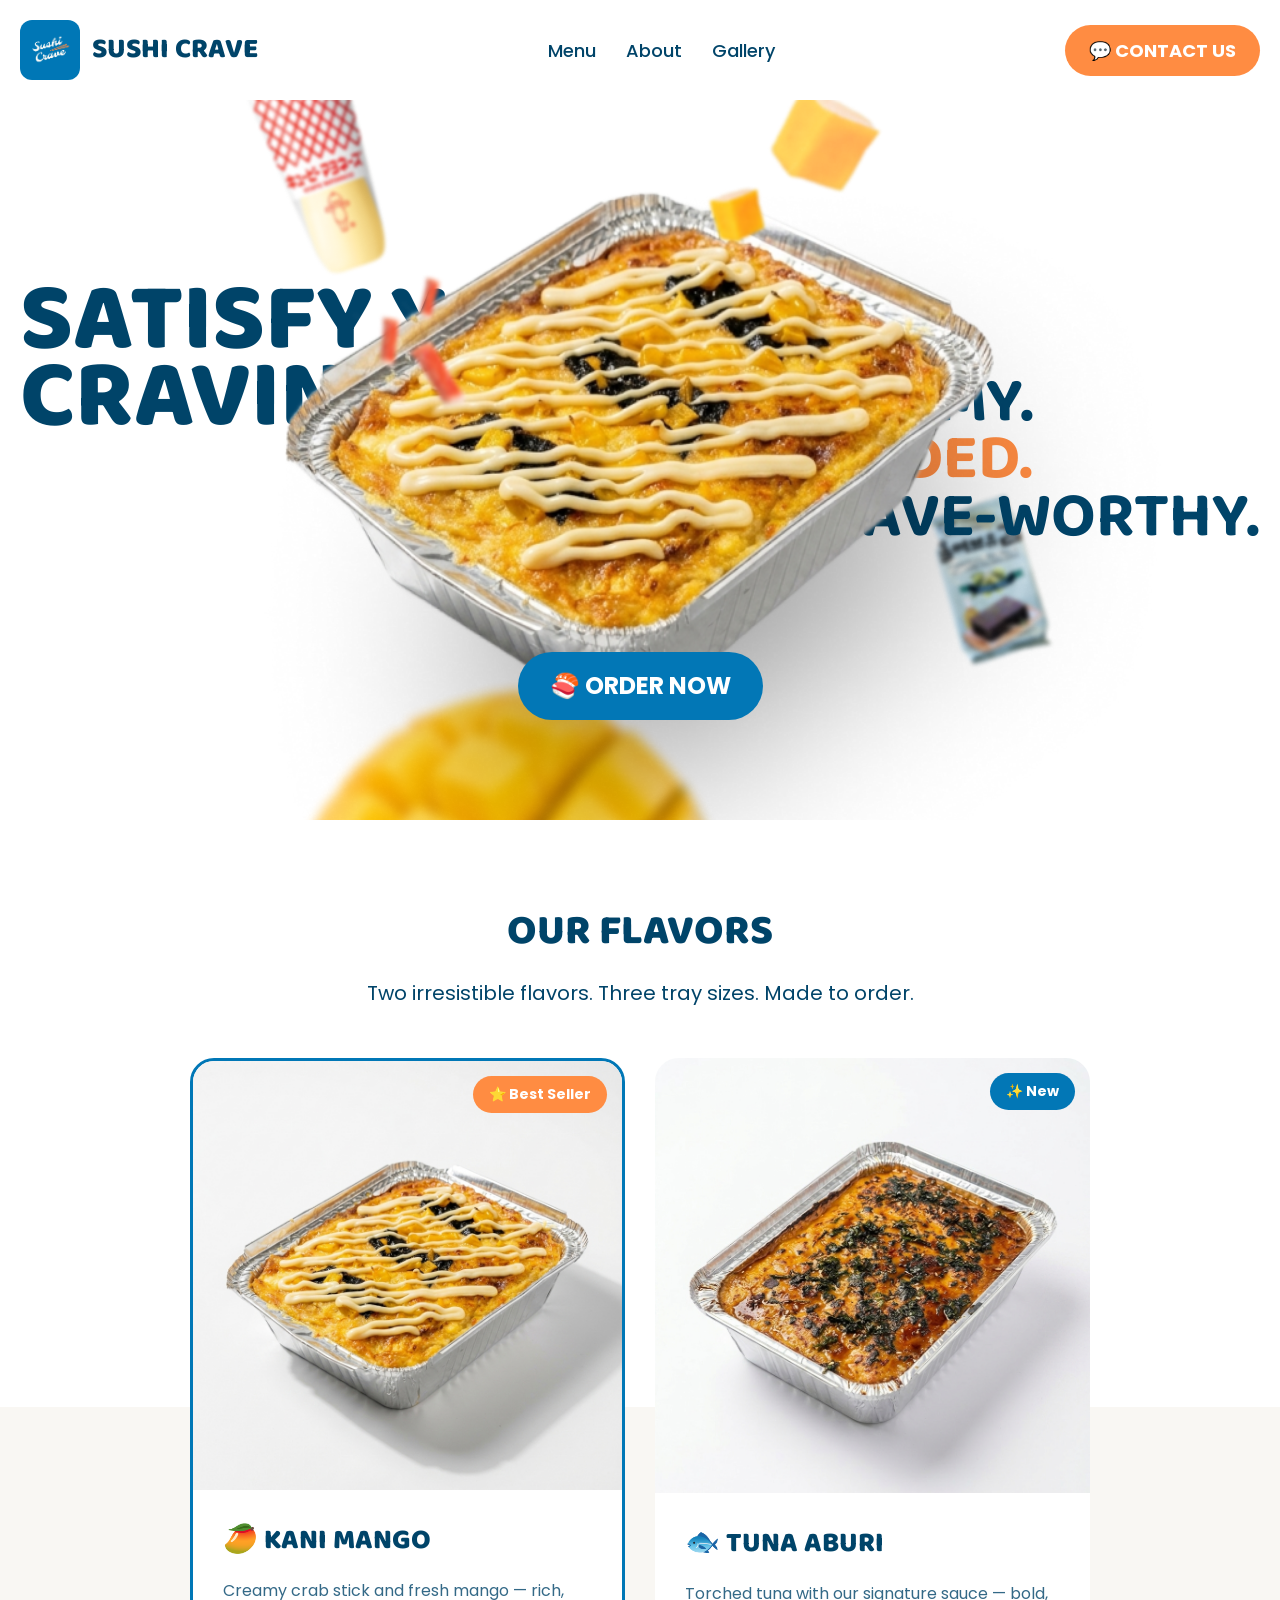
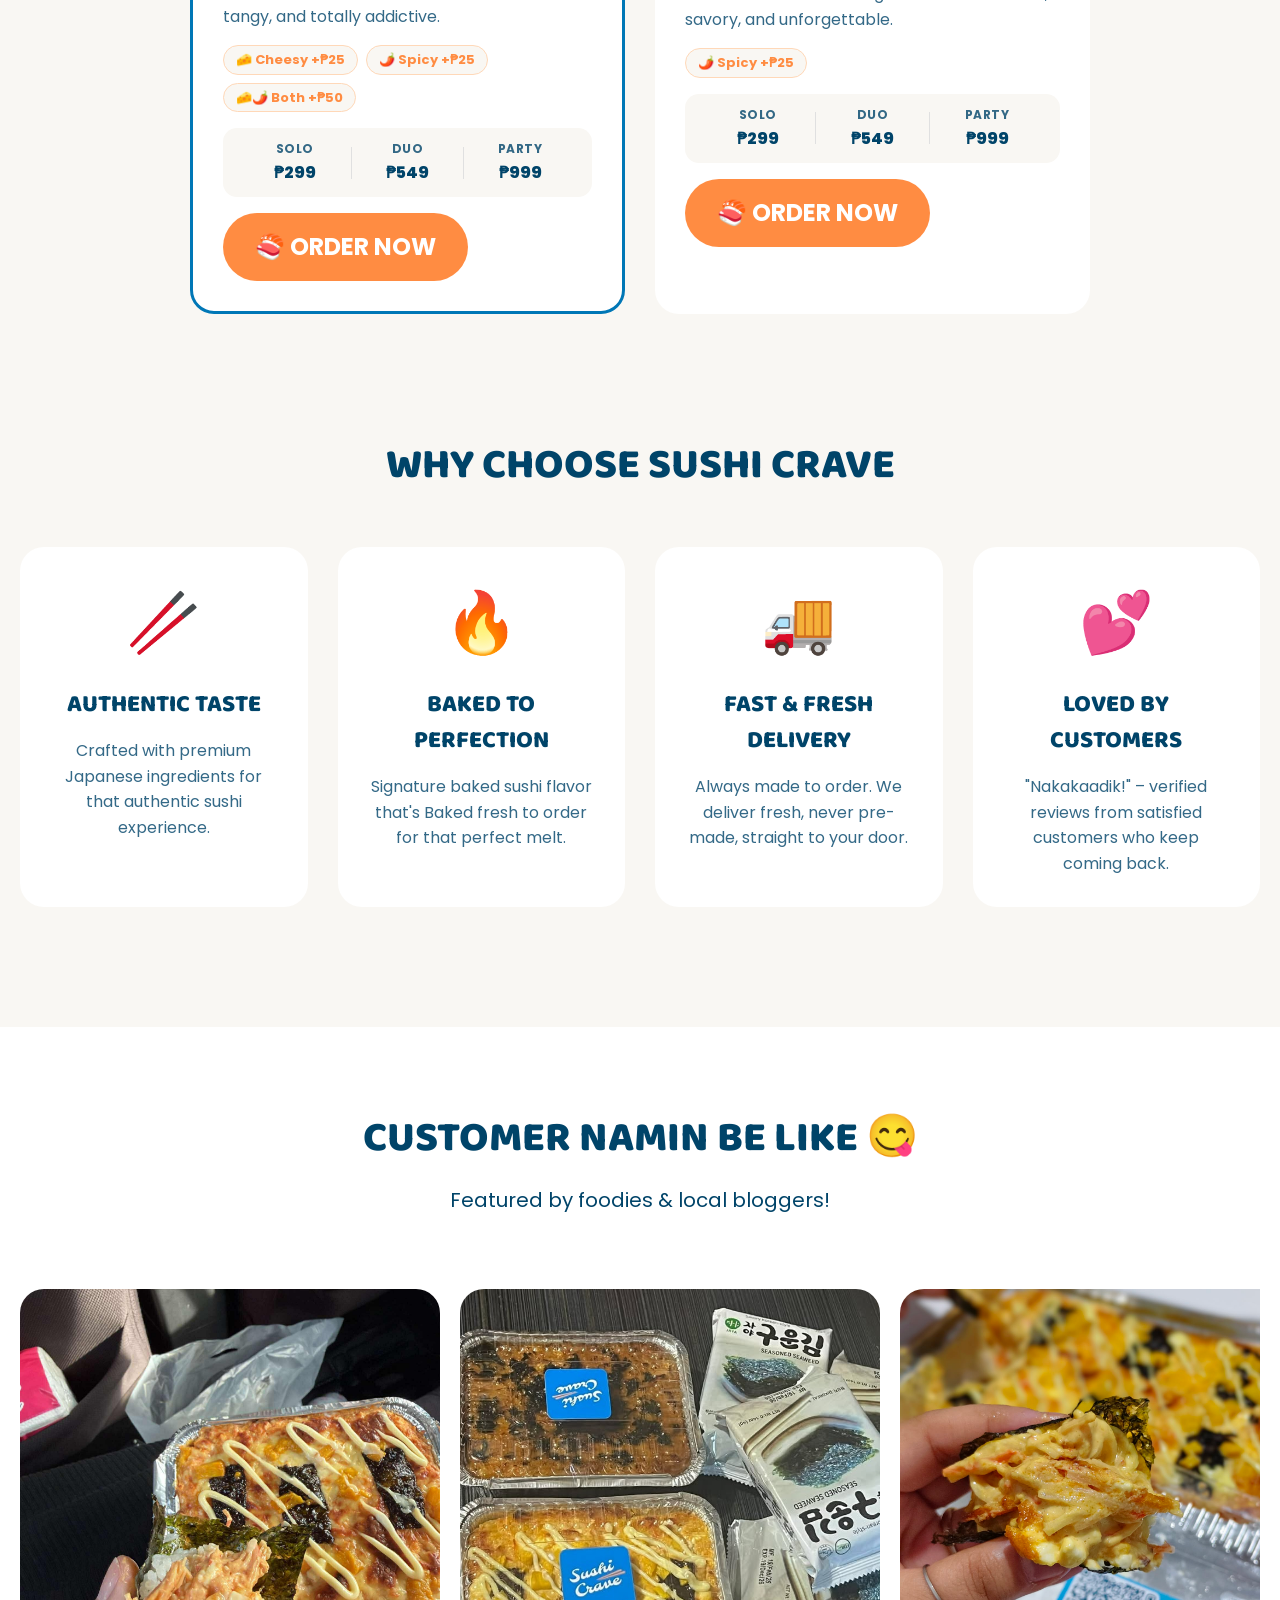
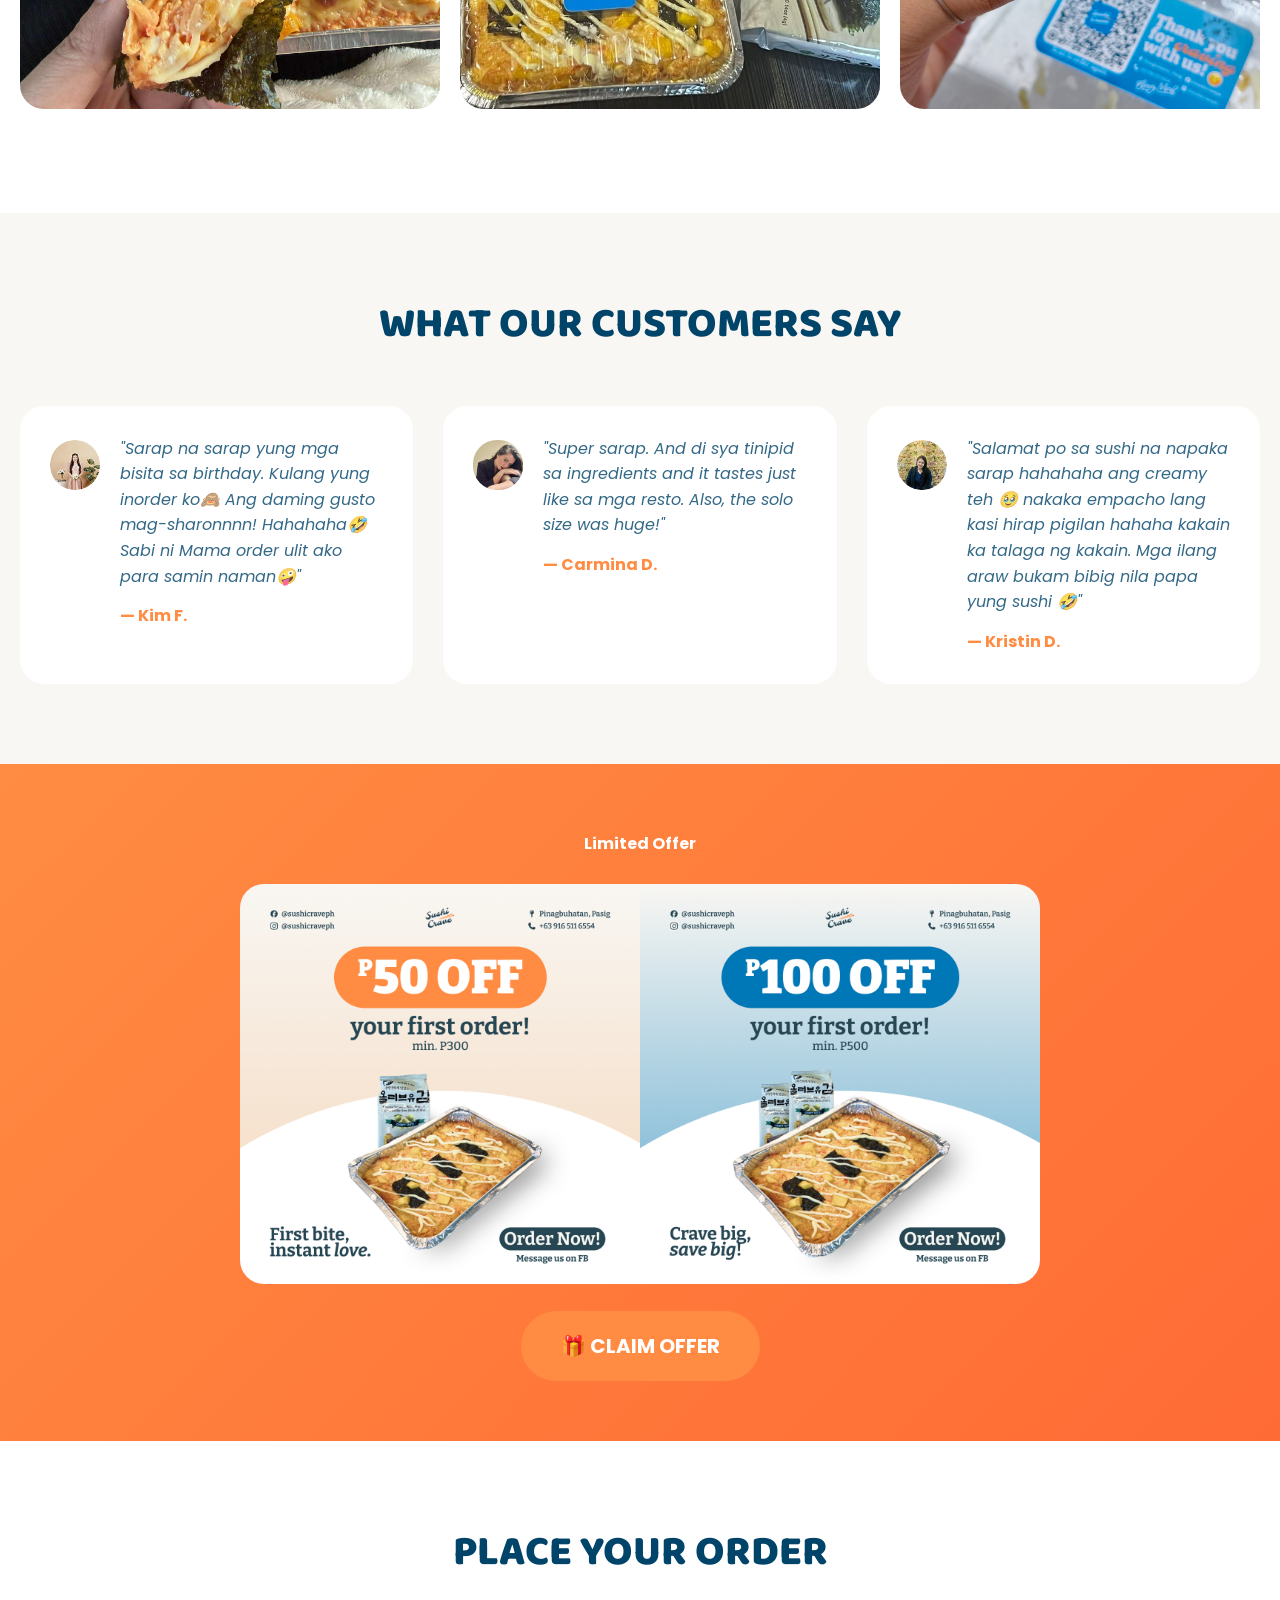
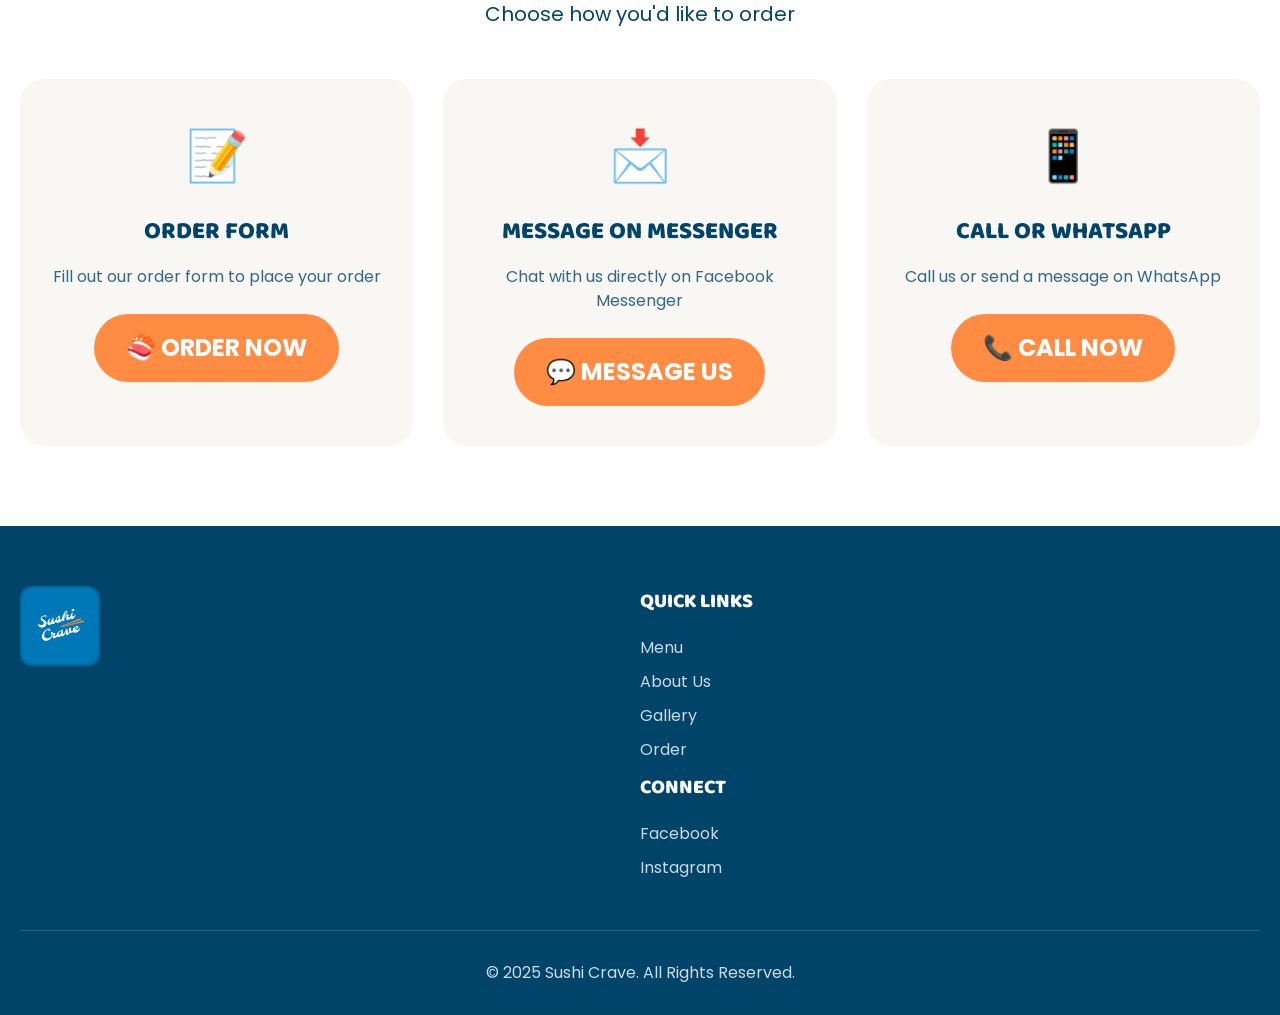
==== commit e8cd528d: "Update index and order pages to include emojis for buttons and actions, enhancing visual appeal and " ====
--- a/index.html
+++ b/index.html
@@ -72,7 +72,7 @@
                         <li><a href="#gallery">Gallery</a></li>
                     </ul>
                     <a href="#order" class="button primary nav-cta"
-                        >Contact Us</a
+                        >💬 Contact Us</a
                     >
                 </div>
             </nav>
@@ -95,7 +95,8 @@
                         Crave-Worthy.
                     </p>
                 </div>
-                <a href="order.html" class="button primary">Order Now</a>
+                <a href="order.html" class="button primary" style="background-color: #0277b6;">🍣 Order Now</a>
+          
             </section>
 
             <!-- 2. Menu Highlights / Flavors -->
@@ -147,7 +148,7 @@
                                     </div>
                                 </div>
                                 <a href="order.html" class="button primary"
-                                    >Order Now</a
+                                    >🍣 Order Now</a
                                 >
                             </div>
                         </div>
@@ -190,7 +191,7 @@
                                     </div>
                                 </div>
                                 <a href="order.html" class="button primary"
-                                    >Order Now</a
+                                    >🍣 Order Now</a
                                 >
                             </div>
                         </div>
@@ -323,7 +324,7 @@
                         href="https://docs.google.com/forms/d/e/1FAIpQLSez3HTp-FKJ5In-h87DllrPzI_GjIwTkzFEs4IrFqM2MFZn6g/viewform"
                         class="button primary large"
                         target="_blank"
-                        >Claim Offer</a
+                        >🎁 Claim Offer</a
                     >
                 </div>
             </section>
@@ -341,7 +342,7 @@
                             <h3>Order Form</h3>
                             <p>Fill out our order form to place your order</p>
                             <a href="order.html" class="button primary"
-                                >Order Now</a
+                                >🍣 Order Now</a
                             >
                         </div>
                         <div class="order-card">
@@ -352,7 +353,7 @@
                                 href="https://m.me/61580680357358"
                                 class="button primary"
                                 target="_blank"
-                                >Message Us</a
+                                >💬 Message Us</a
                             >
                         </div>
                         <div class="order-card">
@@ -360,7 +361,7 @@
                             <h3>Call or WhatsApp</h3>
                             <p>Call us or send a message on WhatsApp</p>
                             <a href="tel:+639165116554" class="button primary"
-                                >Call Now</a
+                                >📞 Call Now</a
                             >
                         </div>
                     </div>
